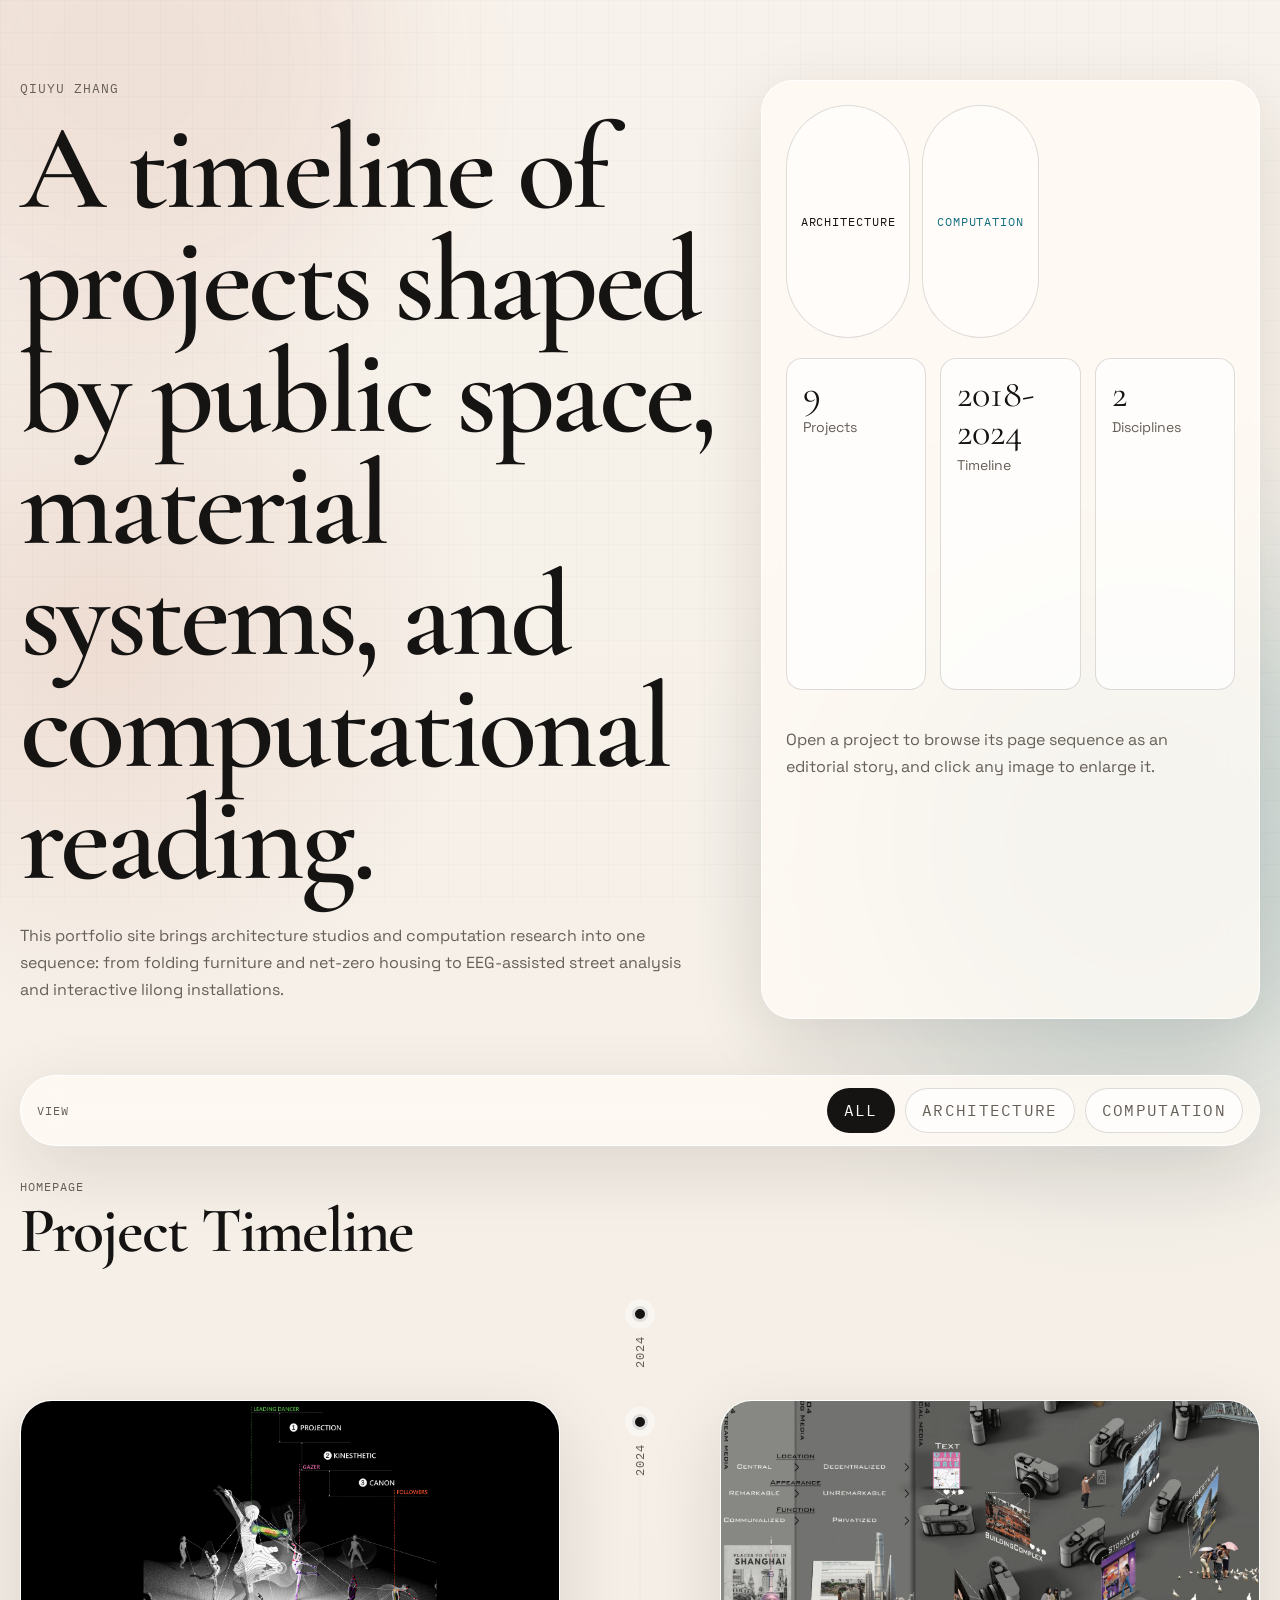
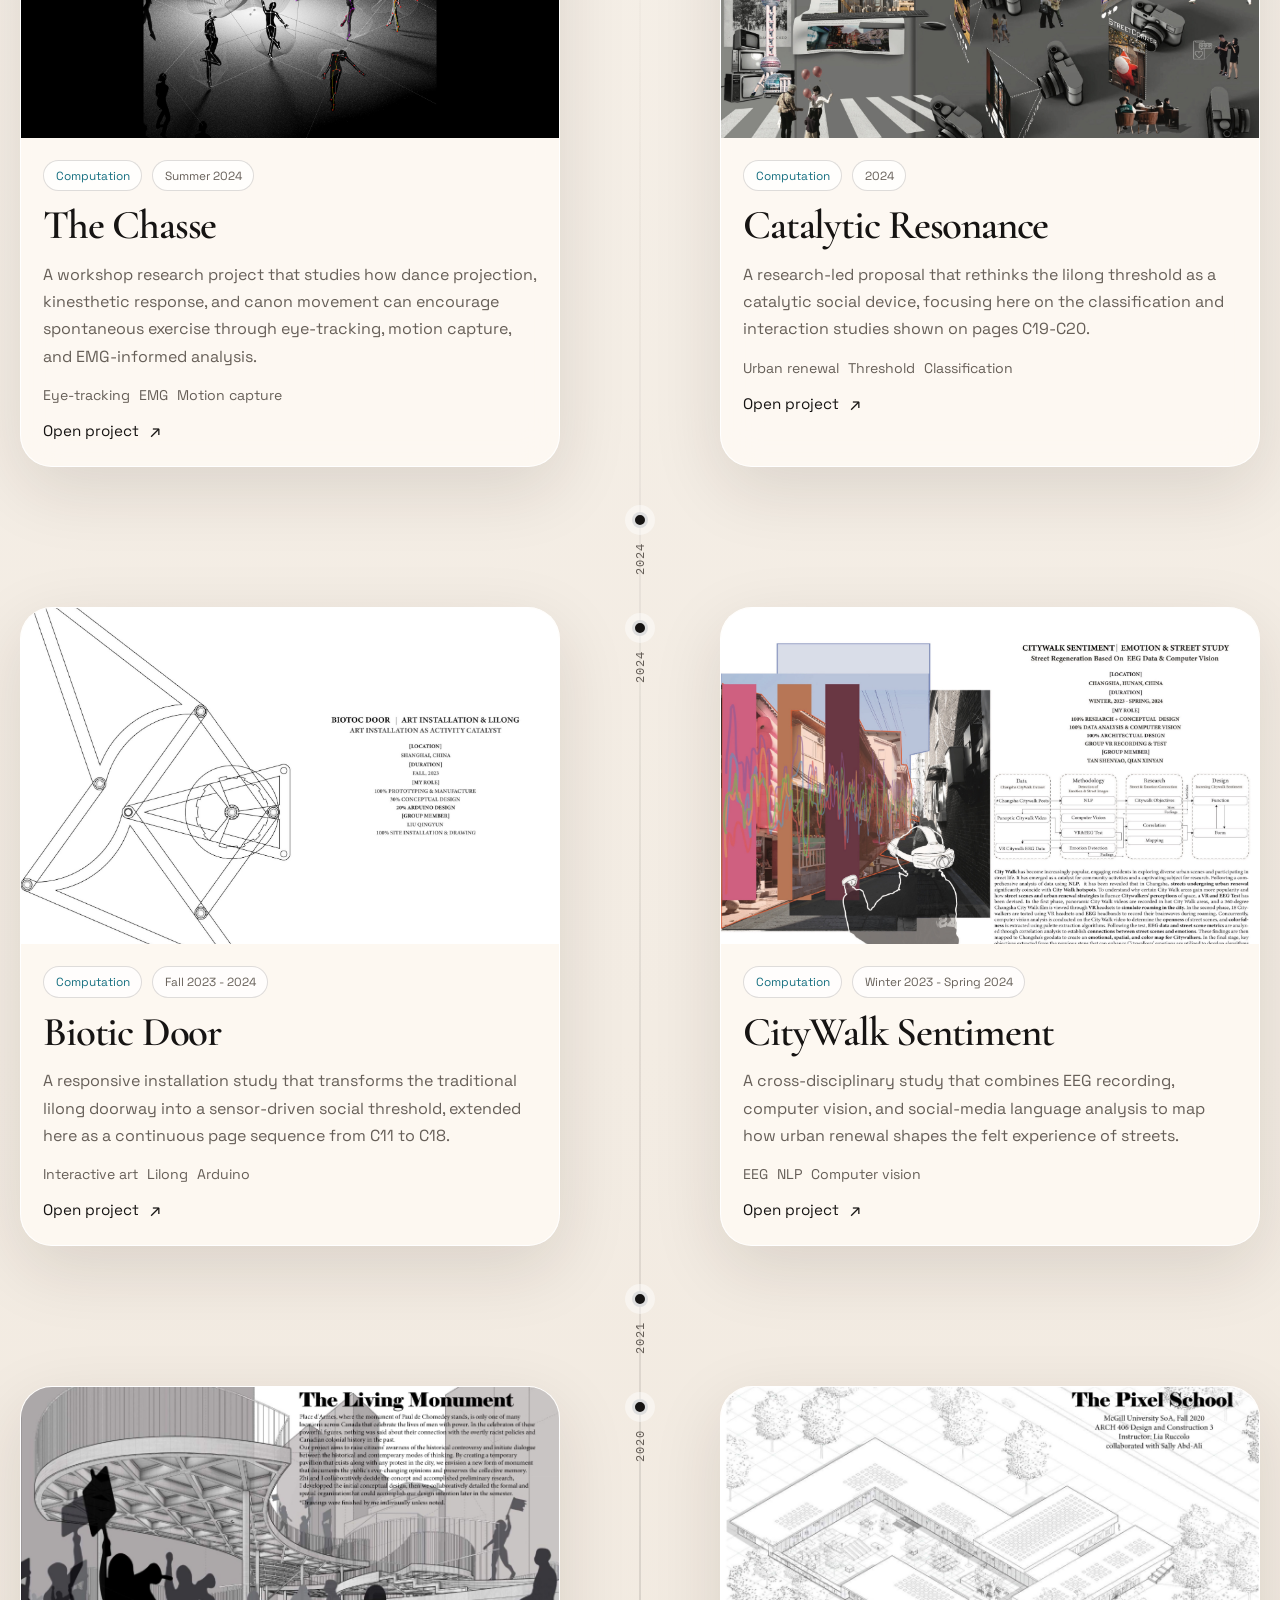
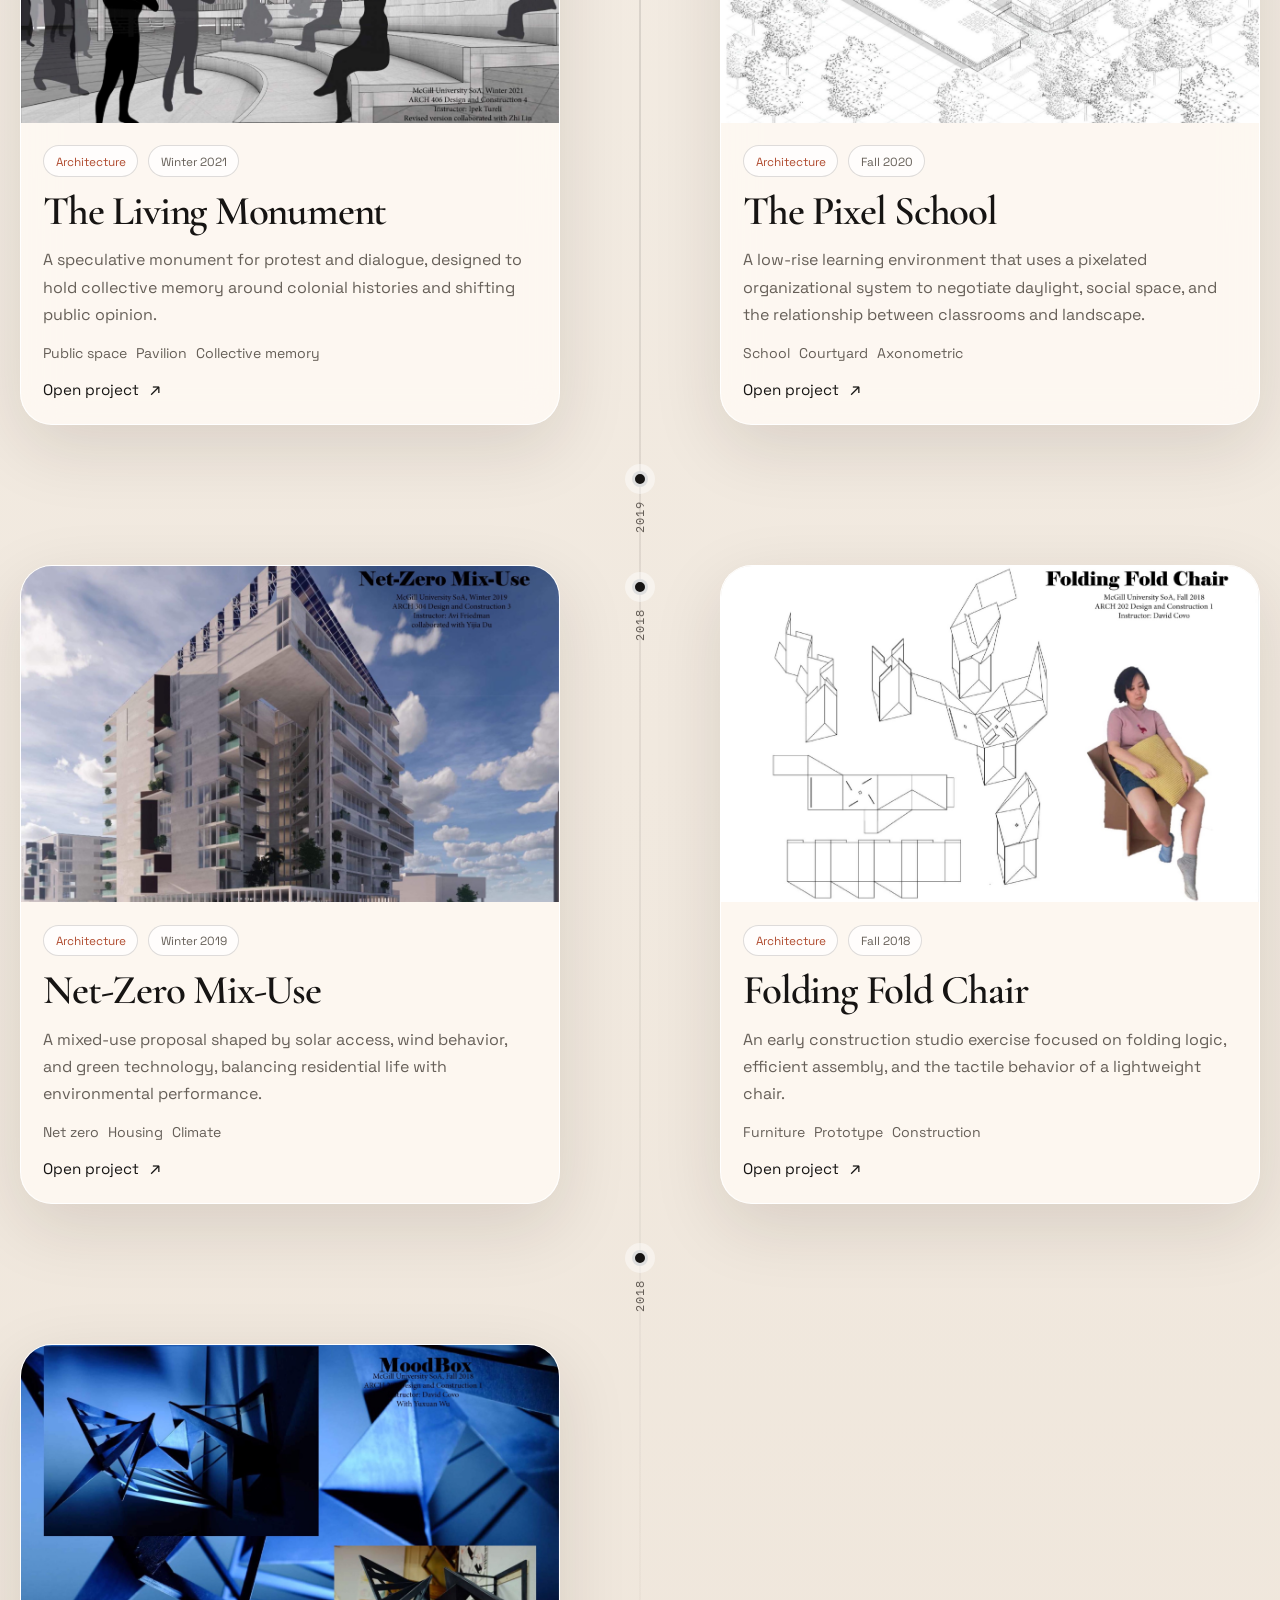
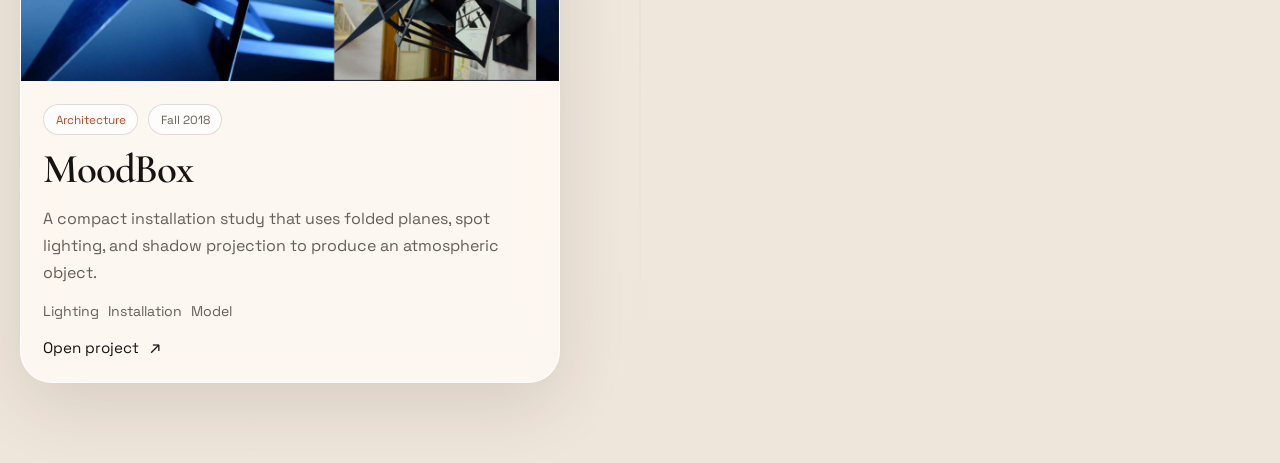
==== index.html @ 497030d4 "Append LandMark images to catalytic project" ====
<!DOCTYPE html>
<html lang="en">
  <head>
    <meta charset="utf-8" />
    <meta name="viewport" content="width=device-width, initial-scale=1" />
    <meta http-equiv="Cache-Control" content="no-cache, no-store, must-revalidate" />
    <meta http-equiv="Pragma" content="no-cache" />
    <meta http-equiv="Expires" content="0" />
    <title>Qiuyu Zhang | Project Timeline</title>
    <meta
      name="description"
      content="A timeline portfolio of architecture and computation projects by Qiuyu Zhang."
    />
    <link rel="stylesheet" href="./styles.css?v=20260428-2" />
    <script defer src="./data.js?v=20260428-2"></script>
    <script defer src="./lightbox.js?v=20260428-2"></script>
    <script defer src="./index.js?v=20260428-2"></script>
  </head>
  <body class="page page--home" data-page="index" data-root=".">
    <div class="page-glow page-glow--a"></div>
    <div class="page-glow page-glow--b"></div>

    <header class="home-hero shell">
      <div class="hero-copy">
        <p class="eyebrow">Qiuyu Zhang</p>
        <h1 class="display">
          A timeline of projects shaped by public space, material systems, and computational reading.
        </h1>
        <p class="lede">
          This portfolio site brings architecture studios and computation research into one sequence:
          from folding furniture and net-zero housing to EEG-assisted street analysis and interactive
          lilong installations.
        </p>
      </div>

      <div class="hero-panel">
        <div class="hero-panel__top">
          <span class="hero-chip">Architecture</span>
          <span class="hero-chip hero-chip--alt">Computation</span>
        </div>
        <div class="hero-stats" id="hero-stats"></div>
        <p class="hero-note">
          Open a project to browse its page sequence as an editorial story, and click any image to
          enlarge it.
        </p>
      </div>
    </header>

    <main class="shell">
      <section class="toolbar" aria-label="Project filters">
        <div class="toolbar__label">View</div>
        <div class="filters" id="filters"></div>
      </section>

      <section class="timeline-wrap">
        <div class="section-head">
          <p class="section-kicker">Homepage</p>
          <h2 class="section-title">Project Timeline</h2>
        </div>
        <div class="timeline" id="timeline"></div>
      </section>
    </main>
  </body>
</html>
---- styles.css ----
@import url("https://fonts.googleapis.com/css2?family=Cormorant+Garamond:wght@500;600;700&family=IBM+Plex+Mono:wght@400;500&family=Space+Grotesk:wght@400;500;700&display=swap");

:root {
  --bg: #f4efe7;
  --paper: rgba(255, 251, 245, 0.82);
  --paper-strong: #fffaf4;
  --ink: #161413;
  --muted: #665f58;
  --line: rgba(22, 20, 19, 0.14);
  --line-strong: rgba(22, 20, 19, 0.3);
  --arch: #b04a2e;
  --comp: #166f80;
  --signal: #d7a94b;
  --shadow: 0 22px 70px rgba(38, 28, 18, 0.12);
  --radius-xl: 2rem;
  --radius-lg: 1.35rem;
  --radius-md: 1rem;
  --shell: min(1240px, calc(100vw - 2rem));
}

*,
*::before,
*::after {
  box-sizing: border-box;
}

html {
  scroll-behavior: smooth;
}

body {
  margin: 0;
  background:
    radial-gradient(circle at 8% 12%, rgba(176, 74, 46, 0.12), transparent 24rem),
    radial-gradient(circle at 88% 16%, rgba(22, 111, 128, 0.12), transparent 28rem),
    linear-gradient(180deg, #f7f2eb 0%, #efe6db 100%);
  color: var(--ink);
  font-family: "Space Grotesk", sans-serif;
  min-height: 100vh;
  overflow-x: hidden;
}

body::before {
  content: "";
  position: fixed;
  inset: 0;
  background-image:
    linear-gradient(rgba(0, 0, 0, 0.015) 1px, transparent 1px),
    linear-gradient(90deg, rgba(0, 0, 0, 0.015) 1px, transparent 1px);
  background-size: 32px 32px;
  pointer-events: none;
  z-index: -1;
}

img {
  display: block;
  max-width: 100%;
}

a {
  color: inherit;
  text-decoration: none;
}

button {
  font: inherit;
}

.page-glow {
  position: fixed;
  width: 32rem;
  height: 32rem;
  border-radius: 50%;
  filter: blur(80px);
  opacity: 0.55;
  pointer-events: none;
  z-index: -1;
}

.page-glow--a {
  background: rgba(176, 74, 46, 0.18);
  top: -12rem;
  left: -8rem;
}

.page-glow--b {
  background: rgba(22, 111, 128, 0.18);
  right: -8rem;
  bottom: -12rem;
}

.shell {
  width: var(--shell);
  margin: 0 auto;
}

.eyebrow,
.section-kicker,
.toolbar__label,
.meta-label,
.hero-chip,
.detail-chip,
.detail-value,
.page-num,
.filter-btn,
.nav-chip,
.timeline-year,
.project-index__label {
  font-family: "IBM Plex Mono", monospace;
  letter-spacing: 0.08em;
  text-transform: uppercase;
}

.display,
.section-title,
.project-title,
.timeline-title {
  font-family: "Cormorant Garamond", serif;
  line-height: 0.92;
  letter-spacing: -0.03em;
  font-weight: 600;
}

.eyebrow {
  color: var(--muted);
  font-size: 0.82rem;
  margin: 0 0 1rem;
}

.lede,
.timeline-summary,
.detail-summary,
.hero-note,
.project-subtitle,
.project-intro {
  color: var(--muted);
  line-height: 1.7;
  font-size: 1rem;
}

.home-hero {
  display: grid;
  grid-template-columns: 1.35fr 0.95fr;
  gap: 2rem;
  padding: 5rem 0 3.5rem;
  align-items: end;
}

.display {
  margin: 0;
  font-size: clamp(3.9rem, 11vw, 7.6rem);
  max-width: 14ch;
}

.hero-copy .lede {
  max-width: 42rem;
  margin-top: 1.6rem;
}

.hero-panel,
.toolbar,
.timeline-card,
.project-panel,
.project-pagination a,
.related-card {
  background: var(--paper);
  border: 1px solid rgba(255, 255, 255, 0.9);
  box-shadow: var(--shadow);
  backdrop-filter: blur(18px);
}

.hero-panel {
  border-radius: var(--radius-xl);
  padding: 1.5rem;
  align-self: stretch;
  display: grid;
  gap: 1.25rem;
}

.hero-panel__top {
  display: flex;
  gap: 0.75rem;
  flex-wrap: wrap;
}

.hero-chip,
.detail-chip,
.nav-chip {
  display: inline-flex;
  align-items: center;
  gap: 0.4rem;
  padding: 0.55rem 0.85rem;
  border-radius: 999px;
  background: rgba(255, 255, 255, 0.62);
  border: 1px solid var(--line);
  font-size: 0.72rem;
}

.hero-chip--alt,
.detail-chip--comp {
  color: var(--comp);
}

.hero-stats {
  display: grid;
  grid-template-columns: repeat(3, minmax(0, 1fr));
  gap: 0.9rem;
}

.stat {
  padding: 1rem;
  border-radius: var(--radius-md);
  background: rgba(255, 255, 255, 0.64);
  border: 1px solid var(--line);
}

.stat__value {
  font-family: "Cormorant Garamond", serif;
  font-size: 2.4rem;
  line-height: 1;
  margin-bottom: 0.3rem;
}

.stat__label {
  color: var(--muted);
  font-size: 0.88rem;
}

.toolbar {
  margin: 0 0 2rem;
  border-radius: 999px;
  padding: 0.75rem 1rem;
  display: flex;
  gap: 1rem;
  align-items: center;
  justify-content: space-between;
  flex-wrap: wrap;
}

.toolbar__label {
  color: var(--muted);
  font-size: 0.76rem;
}

.filters {
  display: flex;
  gap: 0.65rem;
  flex-wrap: wrap;
}

.filter-btn {
  border: 1px solid var(--line);
  background: rgba(255, 255, 255, 0.72);
  color: var(--muted);
  border-radius: 999px;
  padding: 0.7rem 1rem;
  cursor: pointer;
  transition: transform 180ms ease, background-color 180ms ease, color 180ms ease;
}

.filter-btn:hover,
.filter-btn:focus-visible {
  transform: translateY(-2px);
}

.filter-btn.is-active {
  background: var(--ink);
  color: #faf7f2;
}

.section-head {
  display: grid;
  gap: 0.5rem;
  margin-bottom: 2rem;
}

.section-kicker {
  margin: 0;
  color: var(--muted);
  font-size: 0.78rem;
}

.section-title {
  margin: 0;
  font-size: clamp(2.4rem, 5vw, 4rem);
}

.timeline-wrap {
  padding-bottom: 5rem;
}

.timeline {
  position: relative;
  display: grid;
  grid-template-columns: minmax(0, 1fr) 6rem minmax(0, 1fr);
  gap: 2rem 0;
}

.timeline::before {
  content: "";
  position: absolute;
  top: 0;
  bottom: 0;
  left: 50%;
  transform: translateX(-50%);
  width: 1px;
  background: linear-gradient(180deg, rgba(22, 20, 19, 0), rgba(22, 20, 19, 0.22), rgba(22, 20, 19, 0));
}

.timeline-item {
  display: contents;
}

.timeline-item.is-hidden {
  display: none;
}

.timeline-card {
  border-radius: var(--radius-xl);
  overflow: hidden;
  position: relative;
  transition: transform 220ms ease, box-shadow 220ms ease;
}

.timeline-card:hover,
.timeline-card:focus-visible {
  transform: translateY(-4px);
  box-shadow: 0 30px 90px rgba(38, 28, 18, 0.18);
}

.timeline-item:nth-child(odd) .timeline-card {
  grid-column: 1 / 2;
  margin-right: 2rem;
}

.timeline-item:nth-child(even) .timeline-card {
  grid-column: 3 / 4;
  margin-left: 2rem;
}

.timeline-marker {
  grid-column: 2 / 3;
  justify-self: center;
  align-self: start;
  position: relative;
  padding-top: 0.85rem;
}

.timeline-dot {
  width: 1rem;
  height: 1rem;
  border-radius: 50%;
  background: var(--ink);
  border: 3px solid rgba(255, 255, 255, 0.86);
  box-shadow: 0 0 0 7px rgba(255, 255, 255, 0.44);
}

.timeline-year {
  margin-top: 0.9rem;
  color: var(--muted);
  font-size: 0.76rem;
  writing-mode: vertical-rl;
  transform: rotate(180deg);
}

.timeline-card__media {
  aspect-ratio: 16 / 10;
  overflow: hidden;
  background: linear-gradient(135deg, rgba(22, 20, 19, 0.08), rgba(22, 20, 19, 0.03));
}

.timeline-card__media img,
.project-cover img,
.page-frame img {
  width: 100%;
  height: 100%;
  object-fit: cover;
}

.timeline-card__body {
  padding: 1.4rem 1.4rem 1.5rem;
  display: grid;
  gap: 1rem;
}

.timeline-meta {
  display: flex;
  gap: 0.6rem;
  flex-wrap: wrap;
}

.pill {
  display: inline-flex;
  align-items: center;
  gap: 0.4rem;
  padding: 0.45rem 0.72rem;
  border-radius: 999px;
  border: 1px solid var(--line);
  background: rgba(255, 255, 255, 0.72);
  color: var(--muted);
  font-size: 0.74rem;
}

.pill--arch {
  color: var(--arch);
}

.pill--comp {
  color: var(--comp);
}

.pill--active {
  background: var(--ink);
  color: #faf7f2;
  border-color: var(--ink);
}

.timeline-title {
  margin: 0;
  font-size: clamp(2rem, 3.2vw, 3rem);
}

.timeline-summary {
  margin: 0;
}

.timeline-tags {
  display: flex;
  flex-wrap: wrap;
  gap: 0.55rem;
}

.timeline-tag {
  color: var(--muted);
  font-size: 0.88rem;
}

.timeline-arrow {
  display: inline-flex;
  align-items: center;
  gap: 0.65rem;
  color: var(--ink);
  font-size: 0.95rem;
}

.timeline-arrow::after {
  content: "↗";
  font-size: 1.1rem;
}

.asset--corrected {
  transform: scaleY(-1);
}

.zoomable-image {
  cursor: zoom-in;
}

.body--lightbox-open {
  overflow: hidden;
}

.lightbox {
  position: fixed;
  inset: 0;
  display: grid;
  place-items: center;
  padding: 1.5rem;
  opacity: 0;
  pointer-events: none;
  transition: opacity 180ms ease;
  z-index: 50;
}

.lightbox.is-open {
  opacity: 1;
  pointer-events: auto;
}

.lightbox__backdrop {
  position: absolute;
  inset: 0;
  background: rgba(10, 10, 10, 0.84);
  backdrop-filter: blur(10px);
}

.lightbox__figure {
  position: relative;
  z-index: 1;
  margin: 0;
  width: min(92vw, 1400px);
  max-height: calc(100vh - 3rem);
  display: grid;
  gap: 0.8rem;
  justify-items: center;
}

.lightbox__image {
  display: block;
  max-width: 100%;
  max-height: calc(100vh - 8rem);
  width: auto;
  height: auto;
  border-radius: var(--radius-lg);
  box-shadow: 0 28px 90px rgba(0, 0, 0, 0.32);
  background: rgba(255, 255, 255, 0.06);
}

.lightbox__caption {
  color: rgba(255, 255, 255, 0.82);
  text-align: center;
  font-size: 0.92rem;
  line-height: 1.5;
  max-width: 72ch;
}

.lightbox__close {
  position: absolute;
  top: 0;
  right: 0;
  transform: translateY(-100%);
  border: 0;
  border-radius: 999px;
  padding: 0.7rem 1rem;
  background: rgba(255, 255, 255, 0.14);
  color: #fff;
  cursor: pointer;
  backdrop-filter: blur(10px);
}

.lightbox__close:hover {
  background: rgba(255, 255, 255, 0.2);
}

.page--project {
  padding-bottom: 4rem;
}

.project-shell {
  width: var(--shell);
  margin: 0 auto;
  padding-top: 2rem;
}

.project-topbar {
  display: flex;
  align-items: center;
  justify-content: space-between;
  gap: 1rem;
  margin-bottom: 1.5rem;
}

.project-back {
  display: inline-flex;
  align-items: center;
  gap: 0.6rem;
  color: var(--muted);
}

.project-back::before {
  content: "←";
}

.project-hero {
  display: grid;
  grid-template-columns: 0.95fr 1.25fr;
  gap: 1.6rem;
  margin-bottom: 2rem;
}

.project-panel {
  border-radius: var(--radius-xl);
  padding: 1.5rem;
}

.project-title {
  margin: 0;
  font-size: clamp(3rem, 6vw, 5.4rem);
}

.project-subtitle {
  margin: 1rem 0 1.25rem;
  max-width: 36rem;
}

.detail-chips,
.project-tags,
.project-index {
  display: flex;
  flex-wrap: wrap;
  gap: 0.65rem;
}

.project-intro {
  margin-top: 1.2rem;
}

.project-cover {
  border-radius: var(--radius-xl);
  overflow: hidden;
  min-height: 22rem;
  background: rgba(255, 255, 255, 0.5);
  border: 1px solid rgba(255, 255, 255, 0.86);
  box-shadow: var(--shadow);
}

.project-grid {
  display: grid;
  grid-template-columns: 0.78fr 1.22fr;
  gap: 1.6rem;
  align-items: start;
}

.project-side {
  position: sticky;
  top: 1.25rem;
}

.project-side__block + .project-side__block {
  margin-top: 1rem;
}

.project-side__title {
  margin: 0 0 0.8rem;
  font-size: 0.82rem;
  color: var(--muted);
  letter-spacing: 0.08em;
  text-transform: uppercase;
  font-family: "IBM Plex Mono", monospace;
}

.detail-list {
  display: grid;
  gap: 0.9rem;
}

.detail-row {
  padding-top: 0.9rem;
  border-top: 1px solid var(--line);
}

.detail-row:first-child {
  padding-top: 0;
  border-top: 0;
}

.meta-label {
  color: var(--muted);
  font-size: 0.72rem;
  margin-bottom: 0.3rem;
}

.detail-value {
  font-family: "Space Grotesk", sans-serif;
  letter-spacing: normal;
  text-transform: none;
  font-size: 0.98rem;
  line-height: 1.55;
}

.gallery-grid {
  display: grid;
  grid-template-columns: repeat(2, minmax(0, 1fr));
  gap: 1.25rem;
}

.page-frame {
  border-radius: var(--radius-lg);
  overflow: hidden;
  padding: 0.9rem;
  background: rgba(255, 255, 255, 0.75);
  border: 1px solid rgba(255, 255, 255, 0.86);
  box-shadow: var(--shadow);
}

.page-frame--wide {
  grid-column: 1 / -1;
}

.page-frame__image {
  border-radius: calc(var(--radius-lg) - 0.35rem);
  overflow: hidden;
  background: linear-gradient(135deg, rgba(22, 20, 19, 0.08), rgba(22, 20, 19, 0.03));
}

.page-frame__image img {
  width: 100%;
  height: auto;
}

.page-num {
  padding-top: 0.75rem;
  font-size: 0.72rem;
  color: var(--muted);
}

.project-pagination {
  display: grid;
  grid-template-columns: repeat(2, minmax(0, 1fr));
  gap: 1rem;
  margin-top: 2rem;
}

.project-pagination a {
  border-radius: var(--radius-lg);
  padding: 1.15rem 1.2rem;
  display: grid;
  gap: 0.3rem;
}

.project-pagination__label {
  color: var(--muted);
  font-size: 0.74rem;
  font-family: "IBM Plex Mono", monospace;
  text-transform: uppercase;
  letter-spacing: 0.08em;
}

.project-pagination__title {
  font-family: "Cormorant Garamond", serif;
  font-size: 2rem;
  line-height: 1;
}

.related {
  margin-top: 1.8rem;
}

.related-grid {
  display: grid;
  grid-template-columns: repeat(2, minmax(0, 1fr));
  gap: 1rem;
}

.related-card {
  border-radius: var(--radius-lg);
  overflow: hidden;
}

.related-card__media {
  aspect-ratio: 16 / 10;
  overflow: hidden;
}

.related-card__body {
  padding: 1rem 1.1rem 1.15rem;
}

.related-card__title {
  margin: 0.45rem 0 0;
  font-family: "Cormorant Garamond", serif;
  font-size: 1.8rem;
  line-height: 1;
}

.is-reveal {
  opacity: 0;
  transform: translateY(16px);
  transition: opacity 420ms ease, transform 420ms ease;
}

.is-reveal.is-visible {
  opacity: 1;
  transform: translateY(0);
}

@media (max-width: 1024px) {
  .home-hero,
  .project-hero,
  .project-grid {
    grid-template-columns: 1fr;
  }

  .project-side {
    position: static;
  }

  .timeline {
    grid-template-columns: 3.25rem minmax(0, 1fr);
  }

  .timeline::before {
    left: 1.6rem;
    transform: none;
  }

  .timeline-item:nth-child(odd) .timeline-card,
  .timeline-item:nth-child(even) .timeline-card {
    grid-column: 2 / 3;
    margin: 0 0 0 1rem;
  }

  .timeline-marker {
    grid-column: 1 / 2;
    justify-self: start;
  }

  .timeline-year {
    writing-mode: initial;
    transform: none;
  }
}

@media (max-width: 720px) {
  .display {
    font-size: clamp(3.2rem, 14vw, 4.7rem);
  }

  .home-hero {
    padding-top: 4rem;
  }

  .hero-stats,
  .gallery-grid,
  .project-pagination,
  .related-grid {
    grid-template-columns: 1fr;
  }

  .toolbar {
    border-radius: 1.4rem;
  }

  .project-title {
    font-size: clamp(2.5rem, 12vw, 4rem);
  }
}
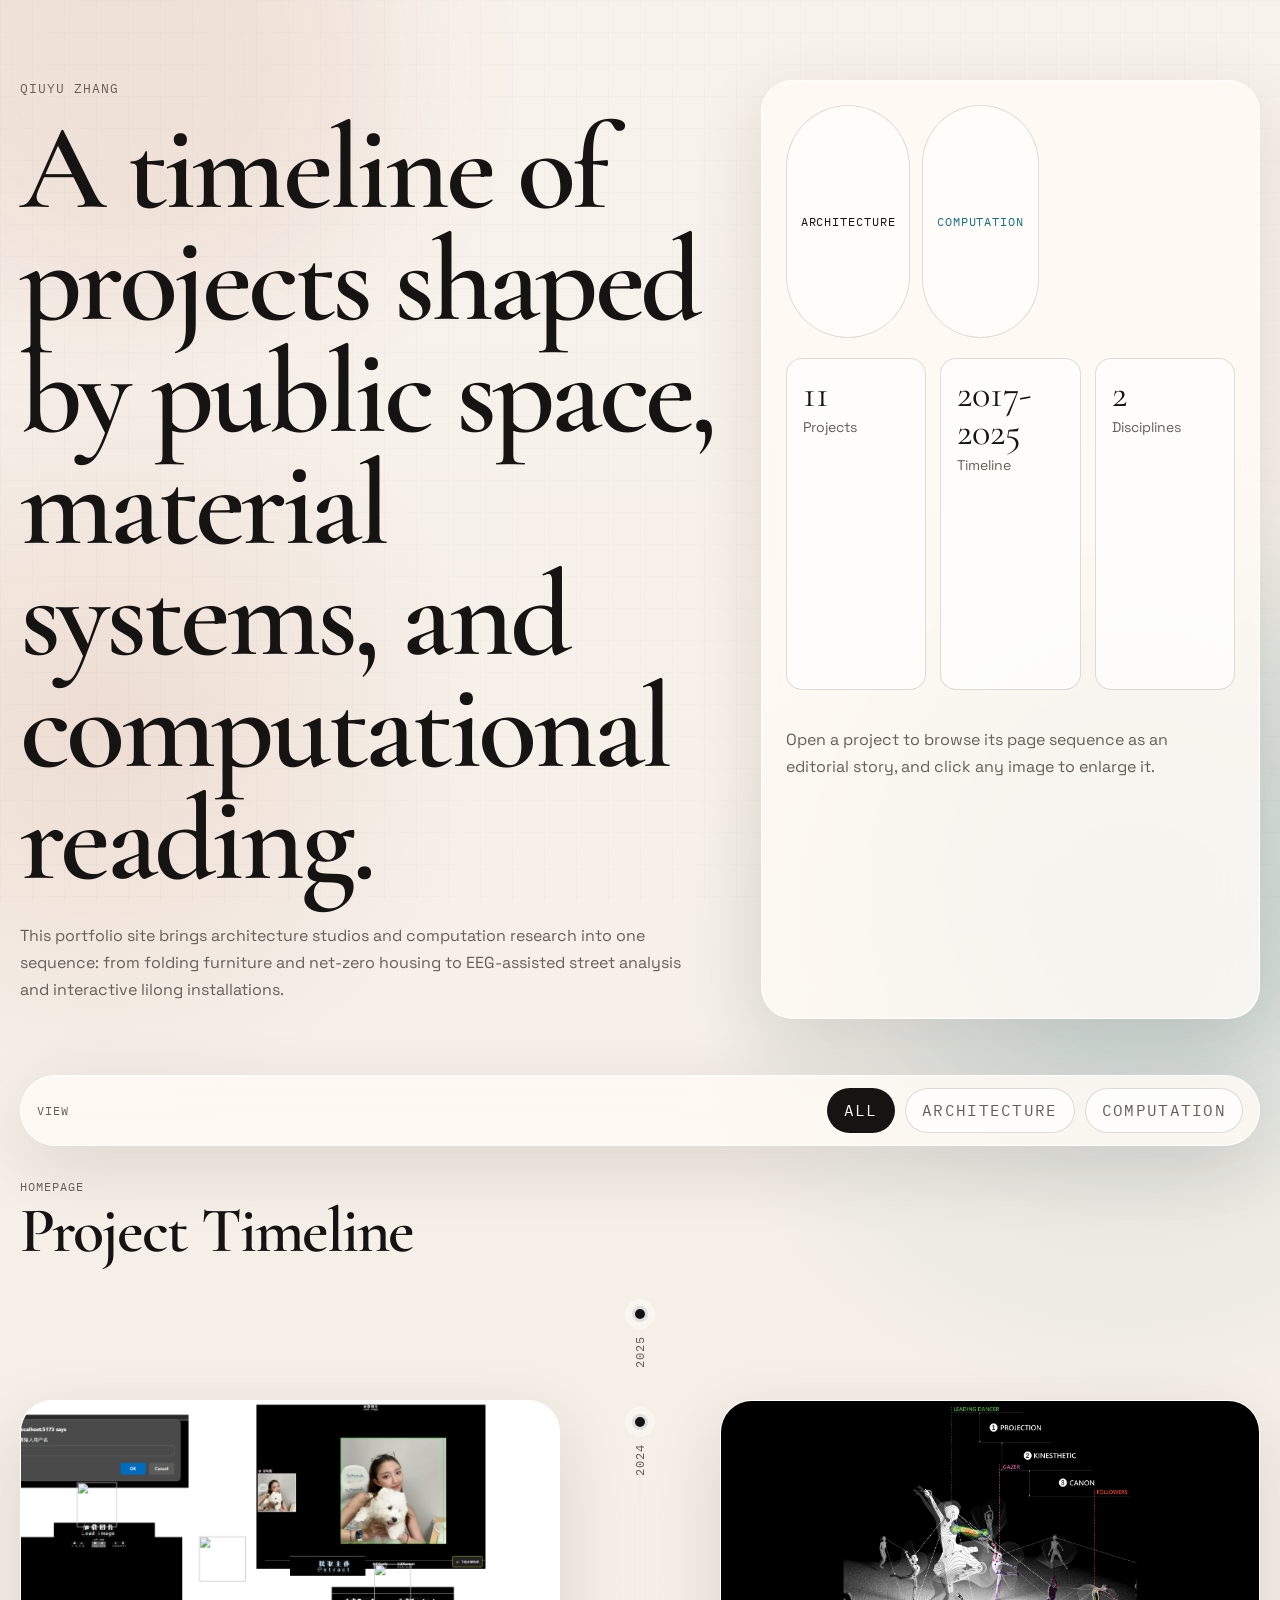
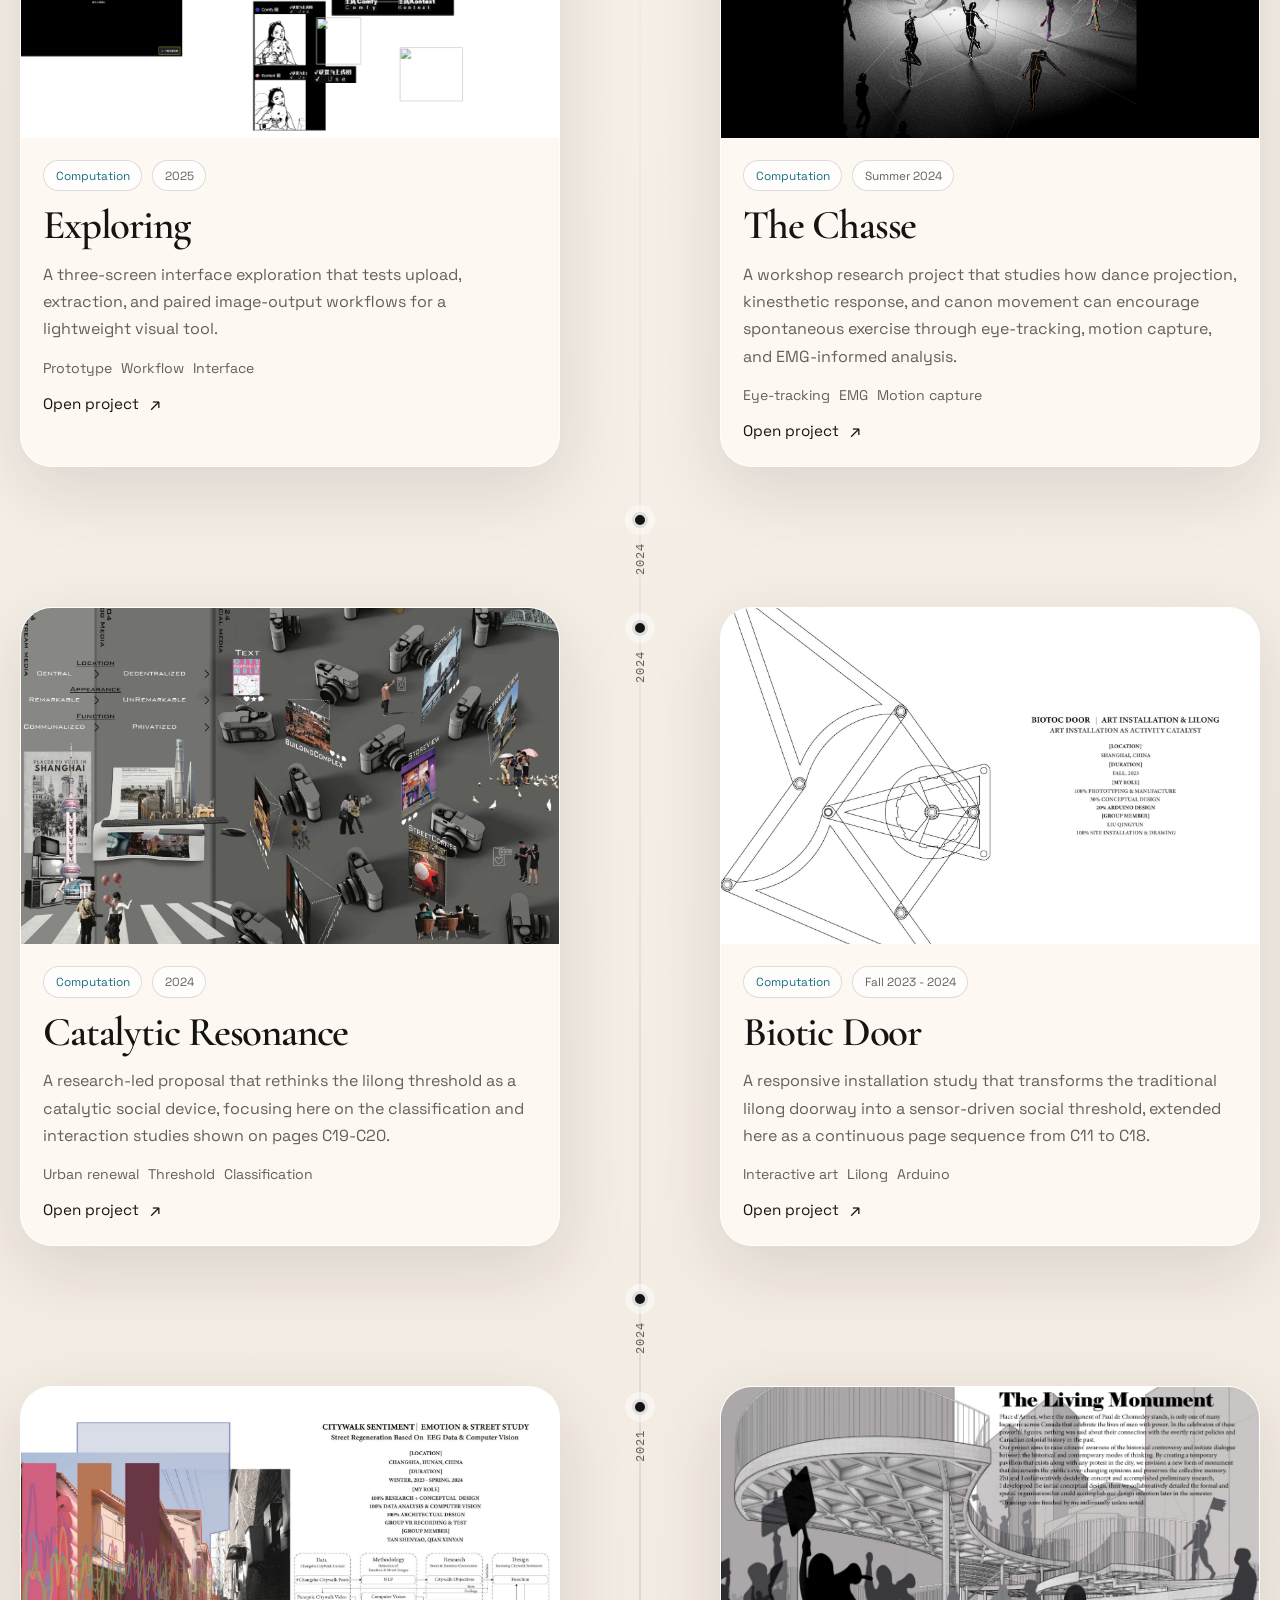
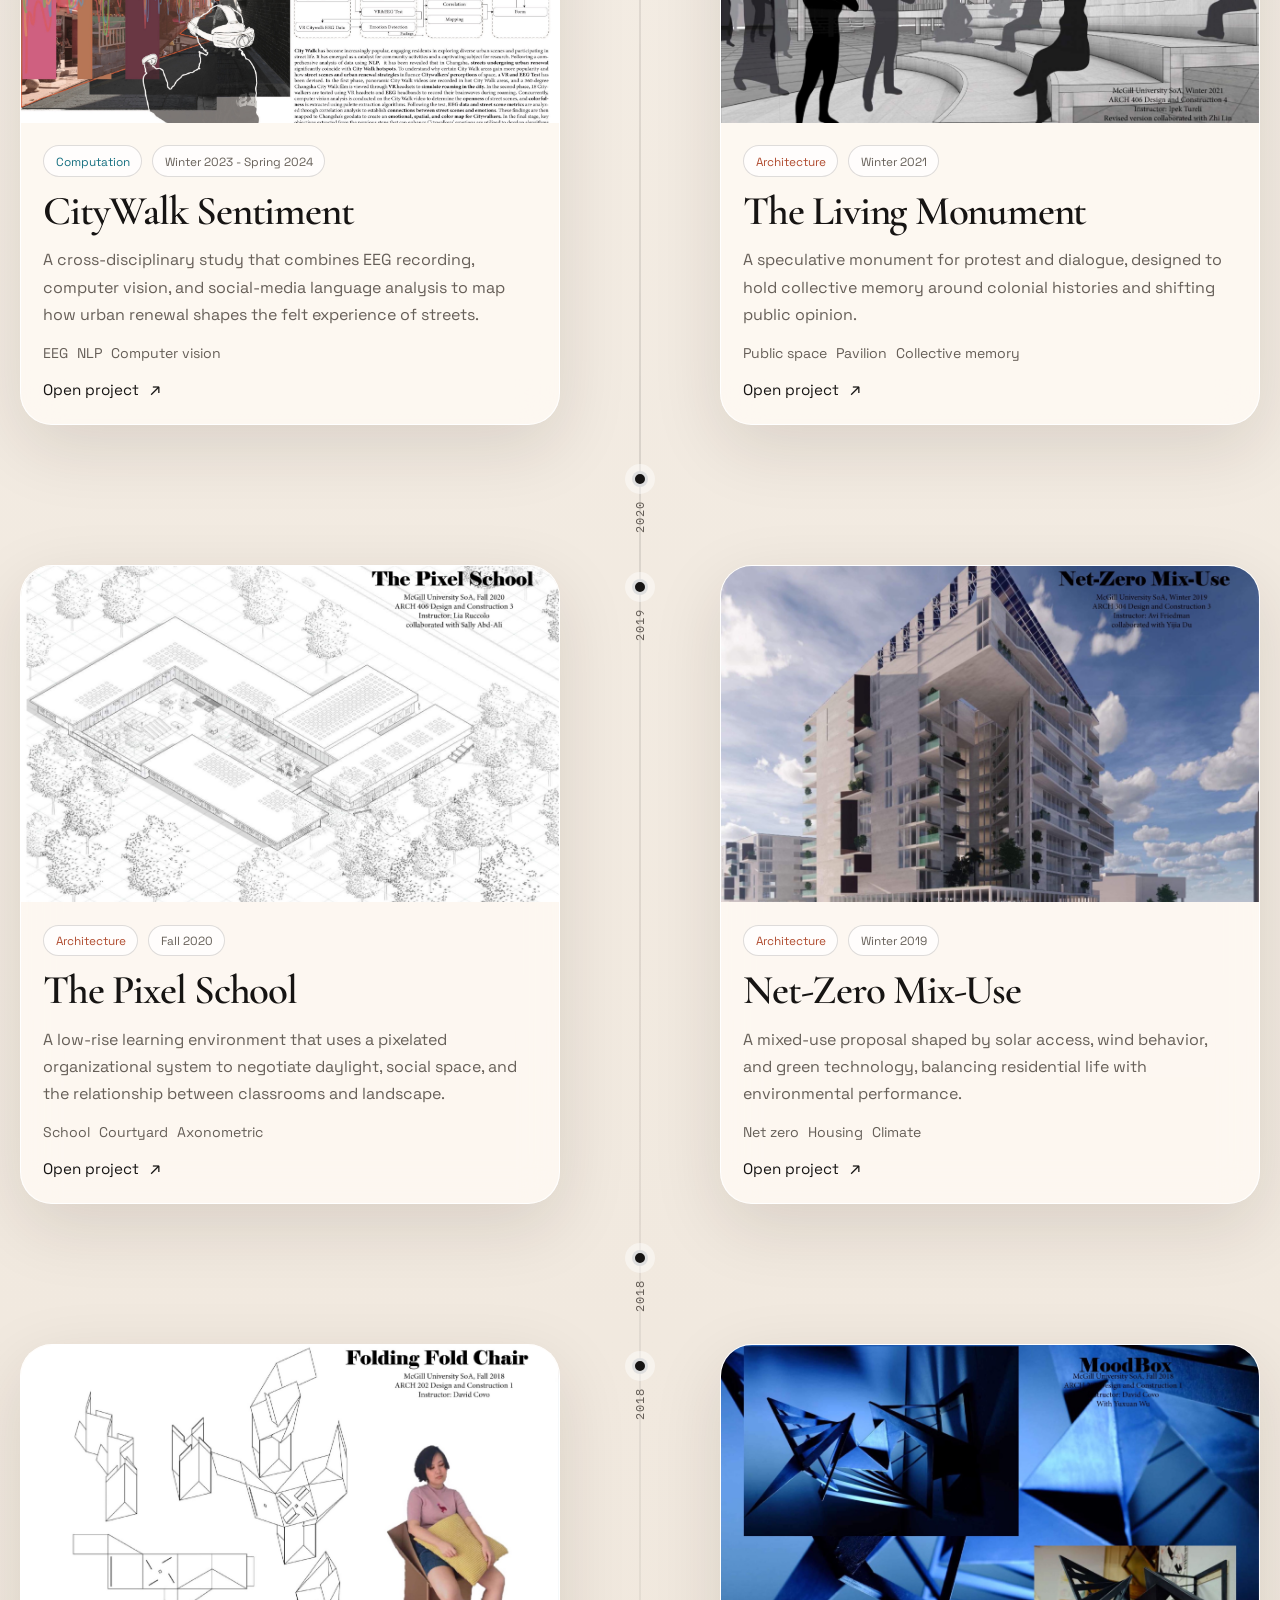
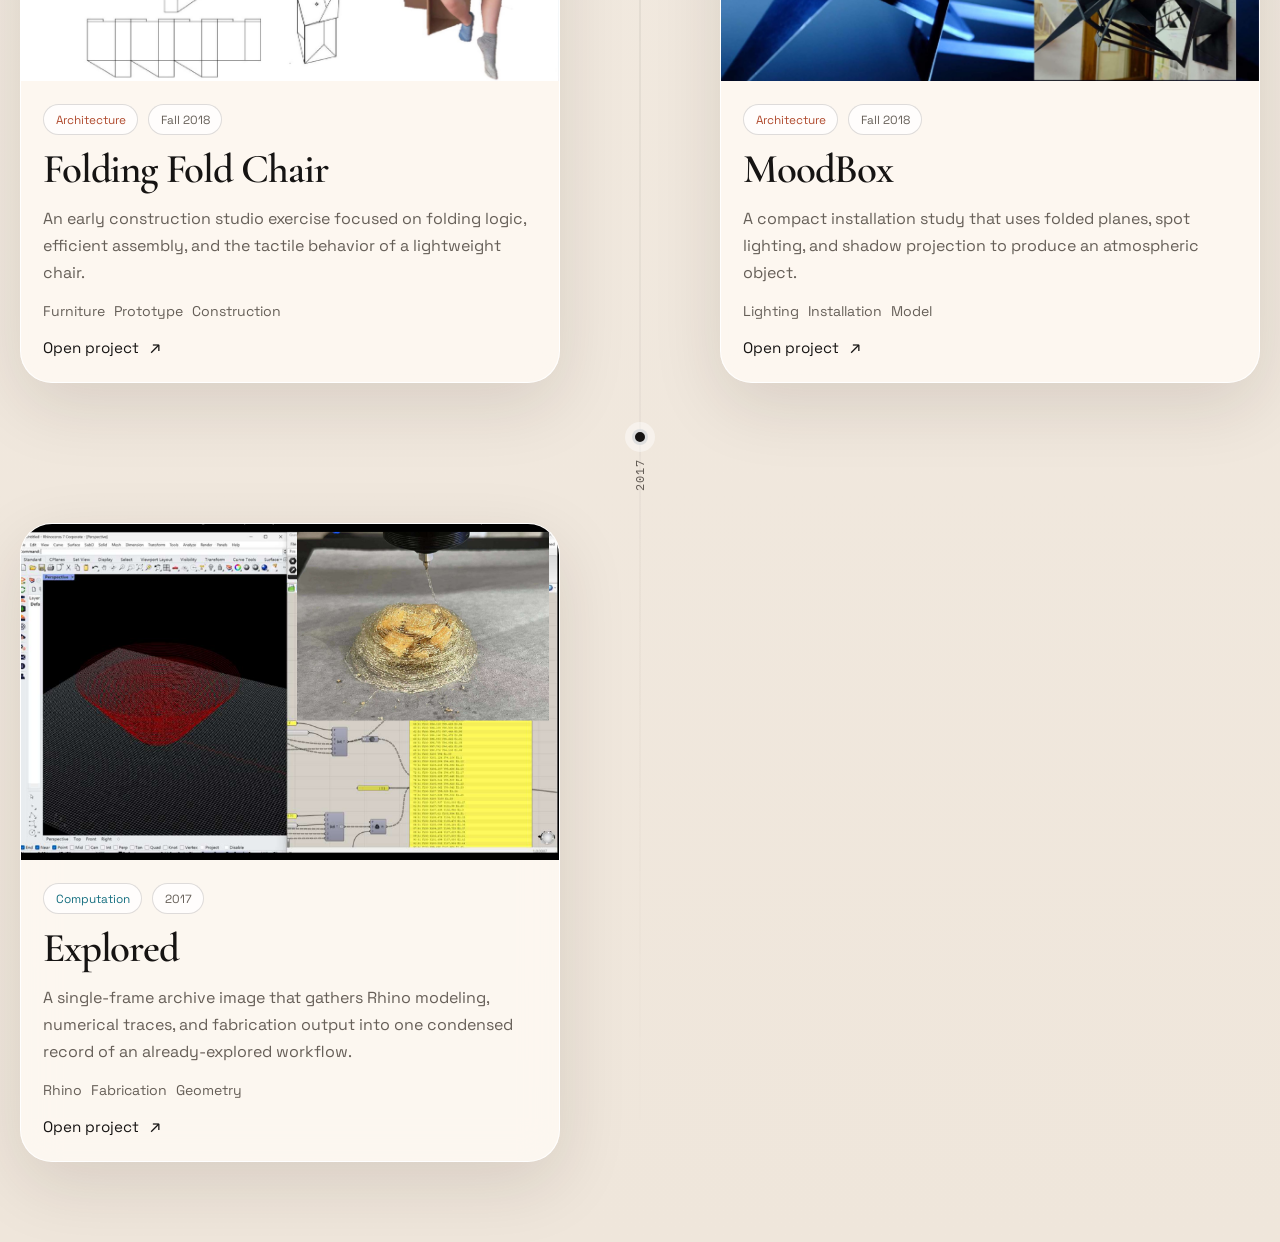
==== commit 256dabeb: "Add Exploring and Explored portfolio projects" ====
--- a/index.html
+++ b/index.html
@@ -11,10 +11,10 @@
       name="description"
       content="A timeline portfolio of architecture and computation projects by Qiuyu Zhang."
     />
-    <link rel="stylesheet" href="./styles.css?v=20260428-2" />
-    <script defer src="./data.js?v=20260428-2"></script>
-    <script defer src="./lightbox.js?v=20260428-2"></script>
-    <script defer src="./index.js?v=20260428-2"></script>
+    <link rel="stylesheet" href="./styles.css?v=20260428-3" />
+    <script defer src="./data.js?v=20260428-3"></script>
+    <script defer src="./lightbox.js?v=20260428-3"></script>
+    <script defer src="./index.js?v=20260428-3"></script>
   </head>
   <body class="page page--home" data-page="index" data-root=".">
     <div class="page-glow page-glow--a"></div>
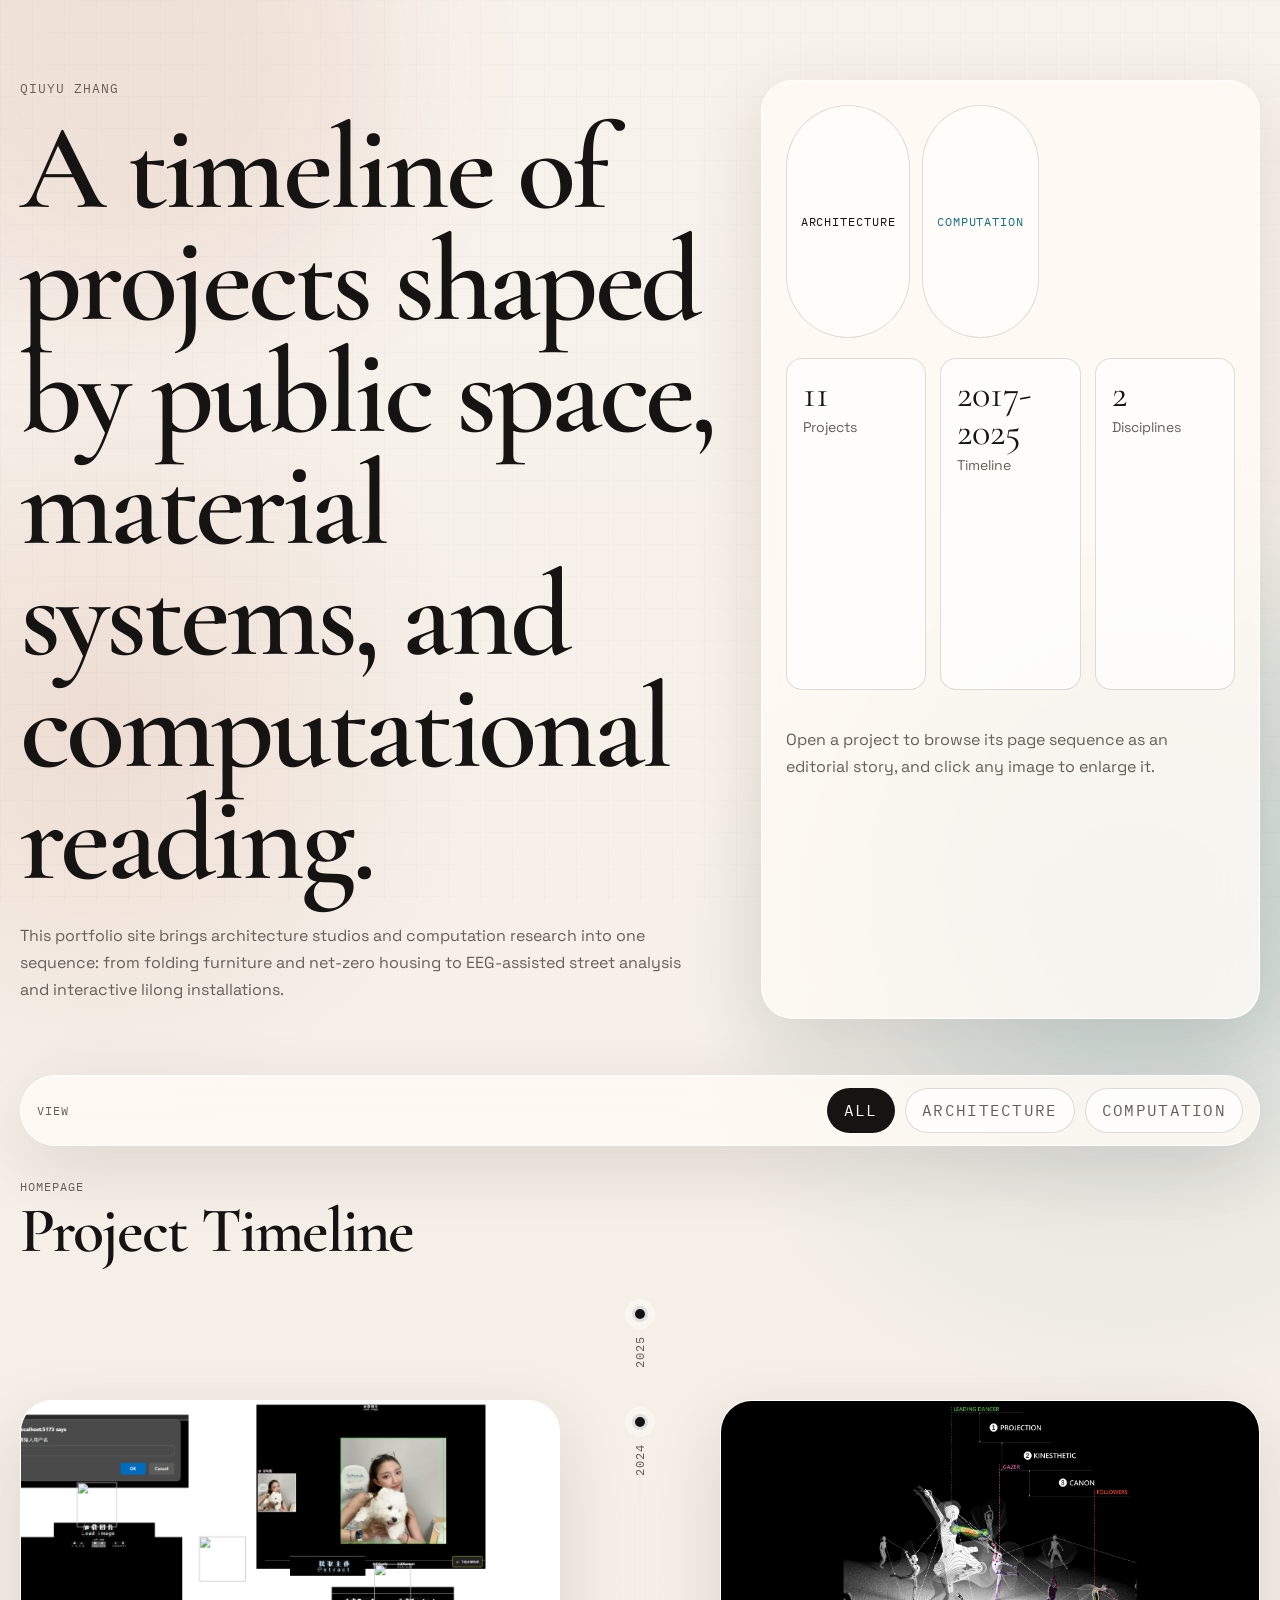
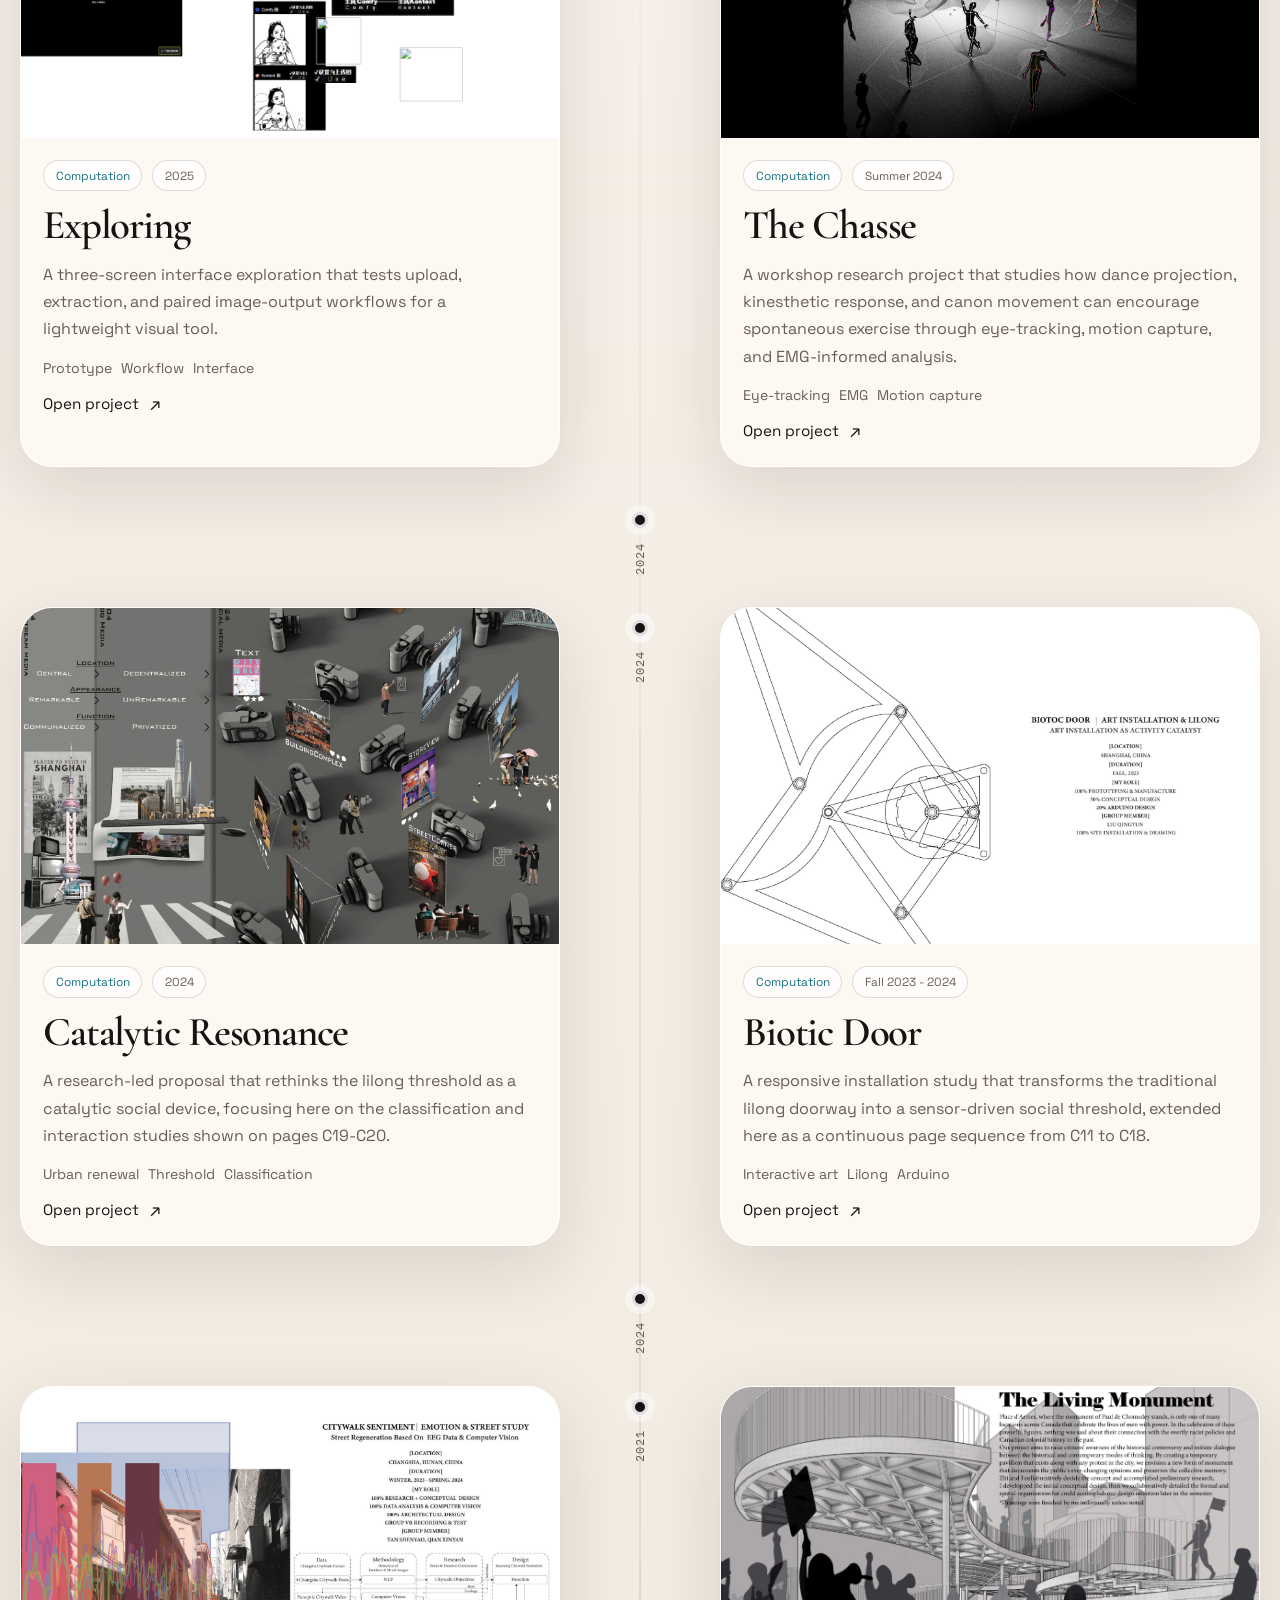
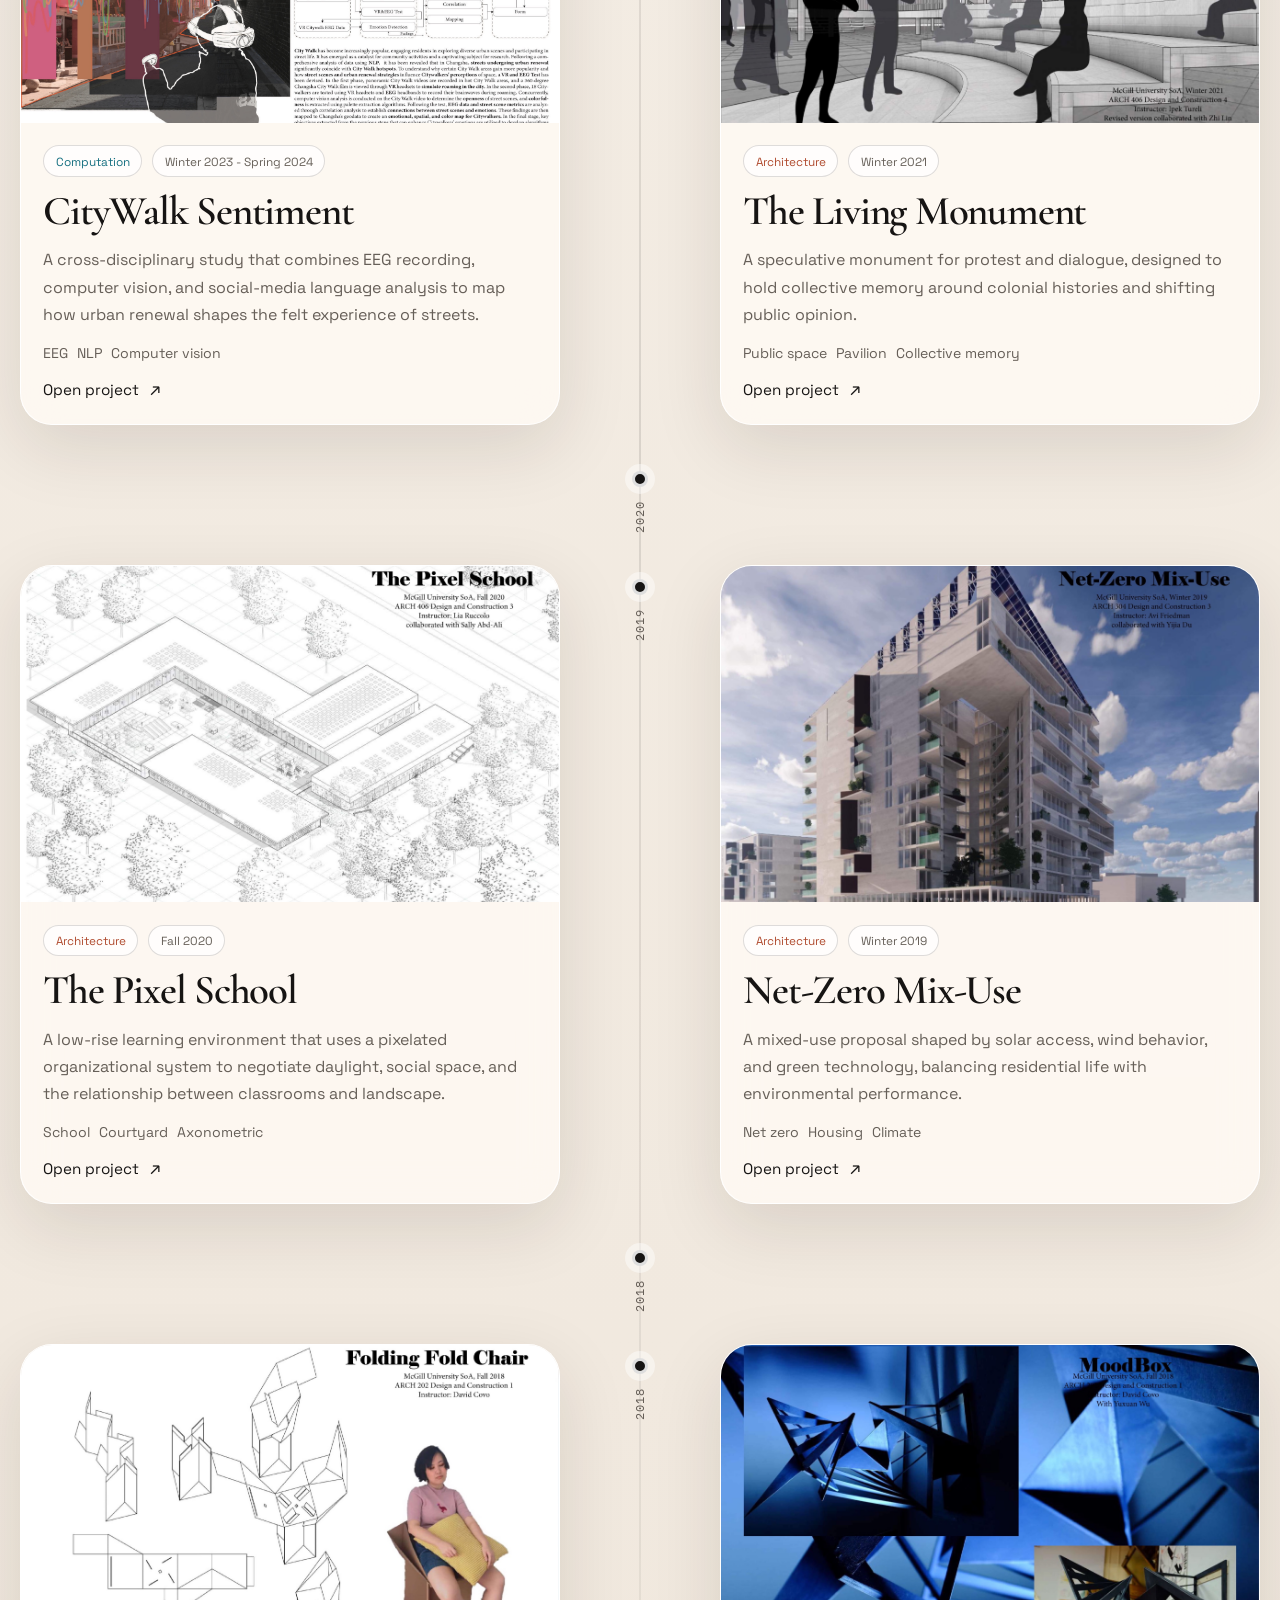
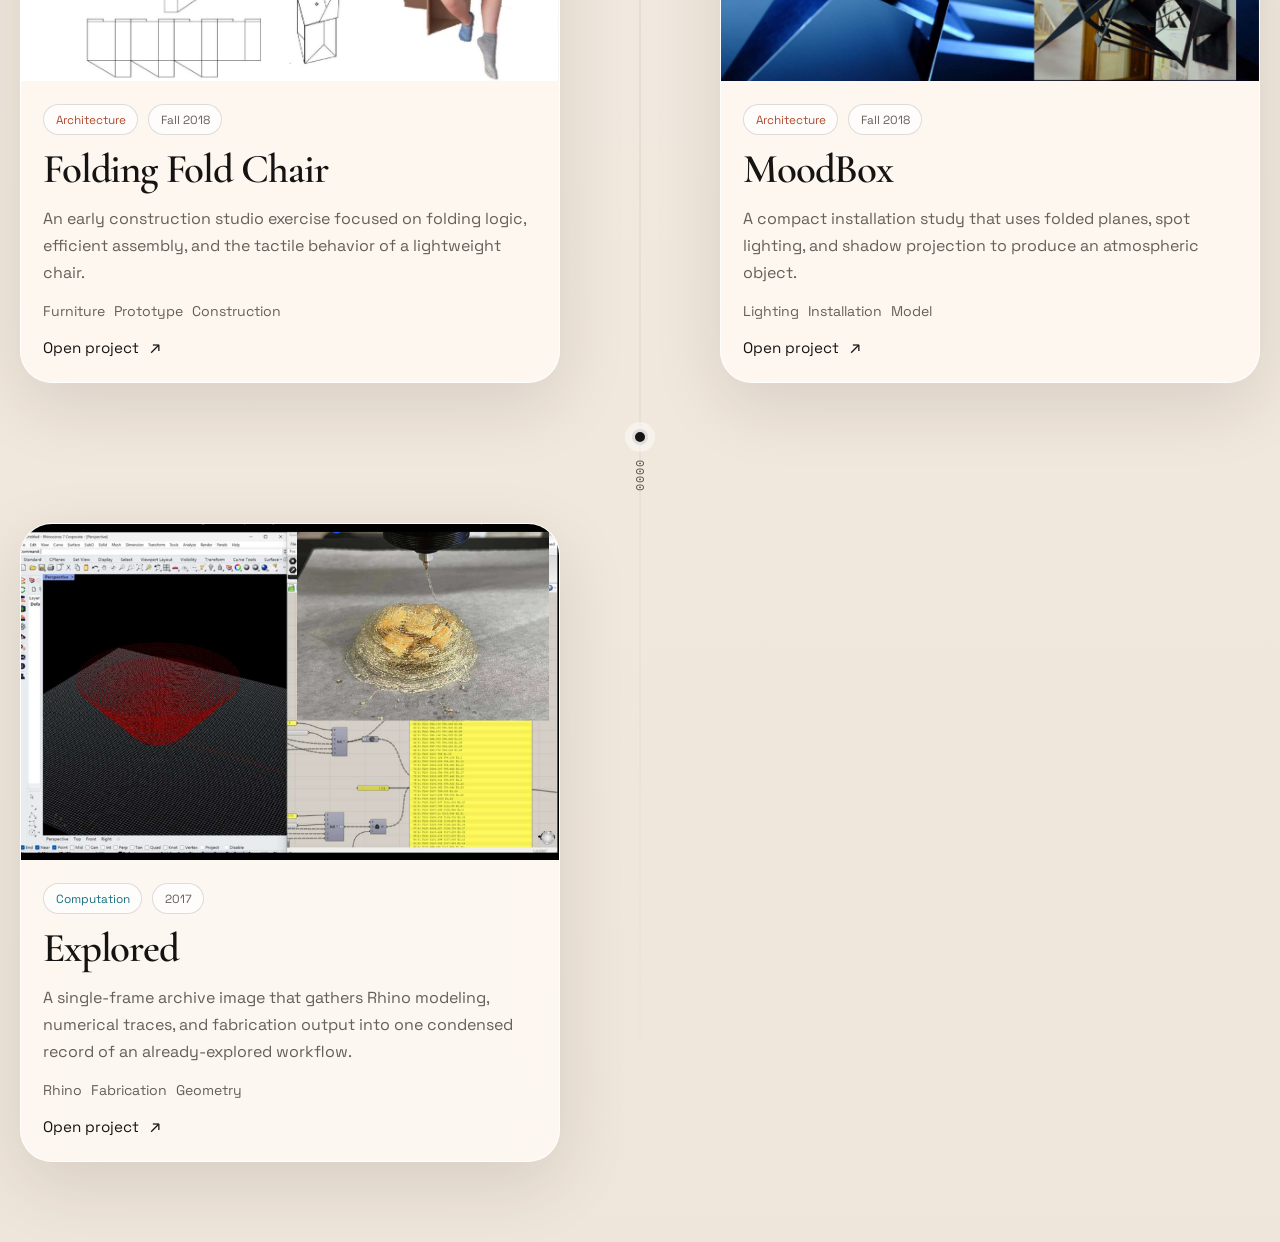
==== commit 81bd61ee: "Display Explored year as 0000" ====
--- a/index.html
+++ b/index.html
@@ -11,10 +11,10 @@
       name="description"
       content="A timeline portfolio of architecture and computation projects by Qiuyu Zhang."
     />
-    <link rel="stylesheet" href="./styles.css?v=20260428-3" />
-    <script defer src="./data.js?v=20260428-3"></script>
-    <script defer src="./lightbox.js?v=20260428-3"></script>
-    <script defer src="./index.js?v=20260428-3"></script>
+    <link rel="stylesheet" href="./styles.css?v=20260428-4" />
+    <script defer src="./data.js?v=20260428-4"></script>
+    <script defer src="./lightbox.js?v=20260428-4"></script>
+    <script defer src="./index.js?v=20260428-4"></script>
   </head>
   <body class="page page--home" data-page="index" data-root=".">
     <div class="page-glow page-glow--a"></div>
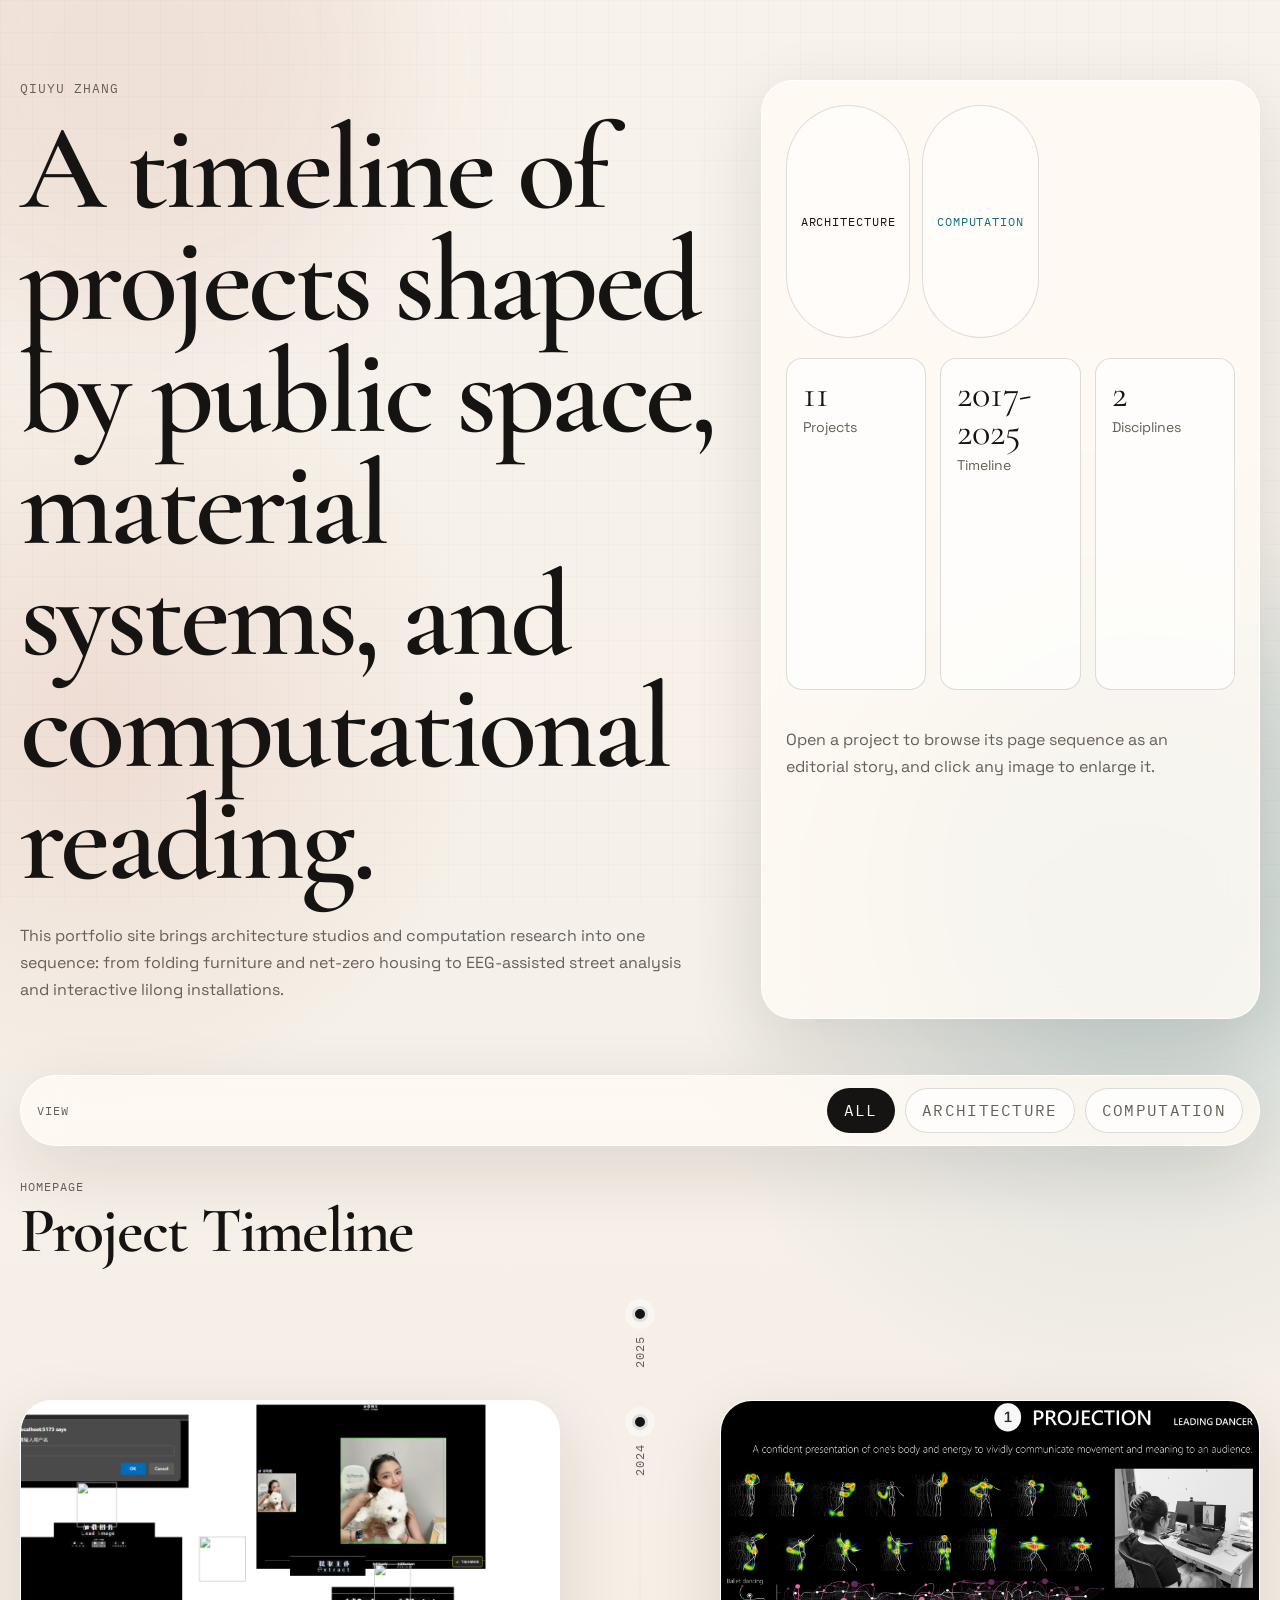
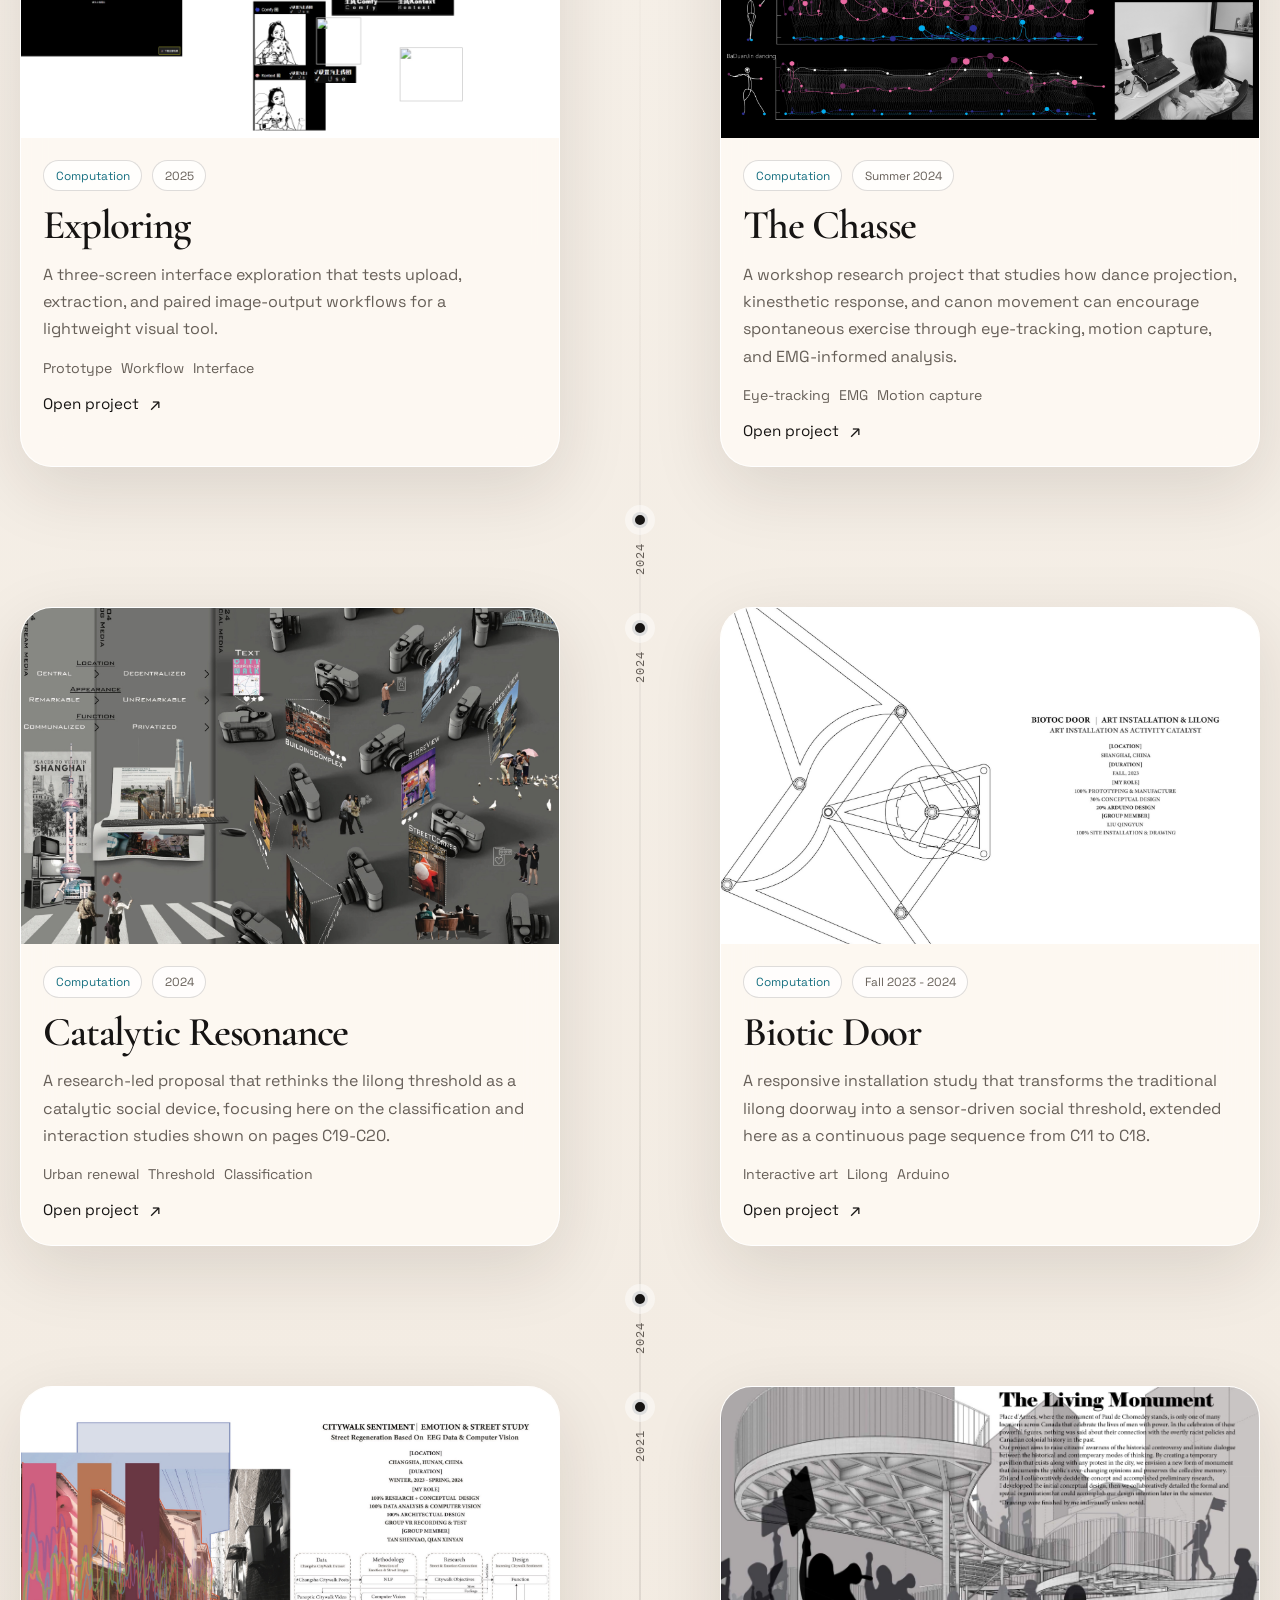
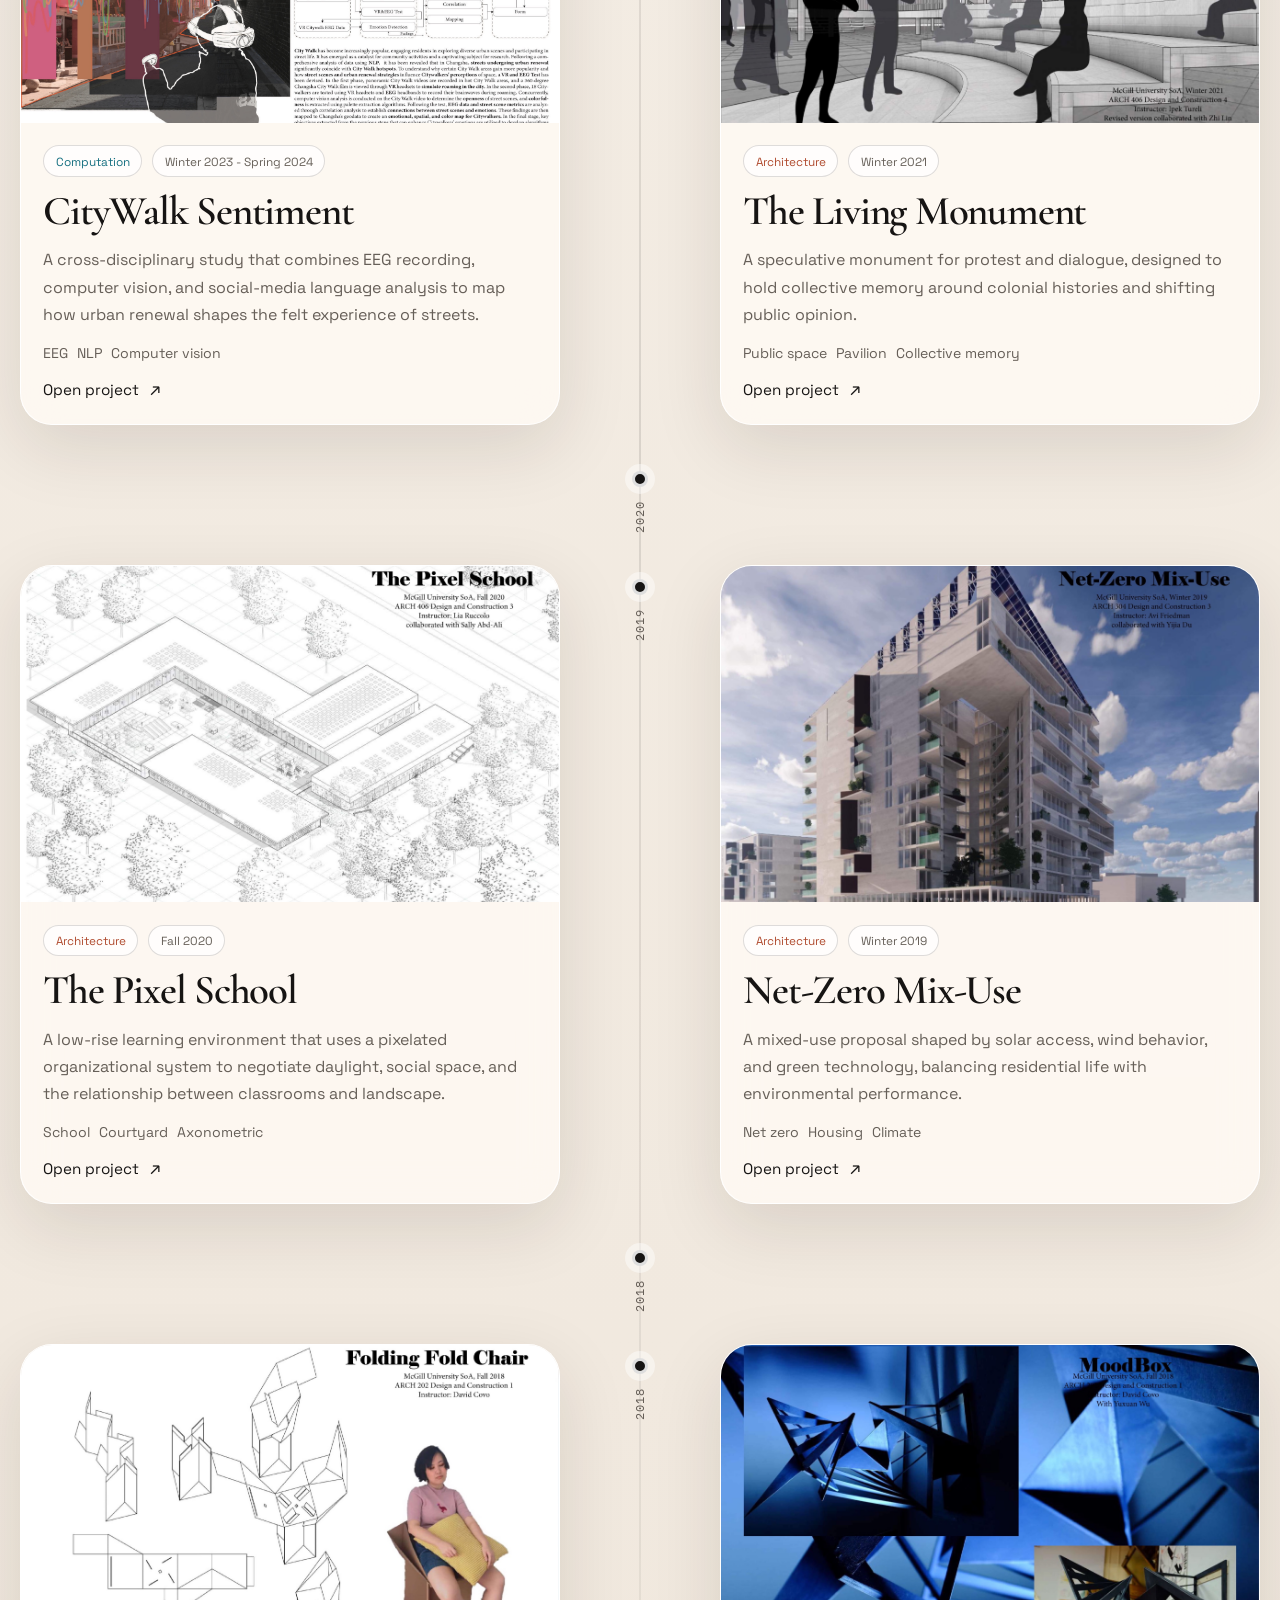
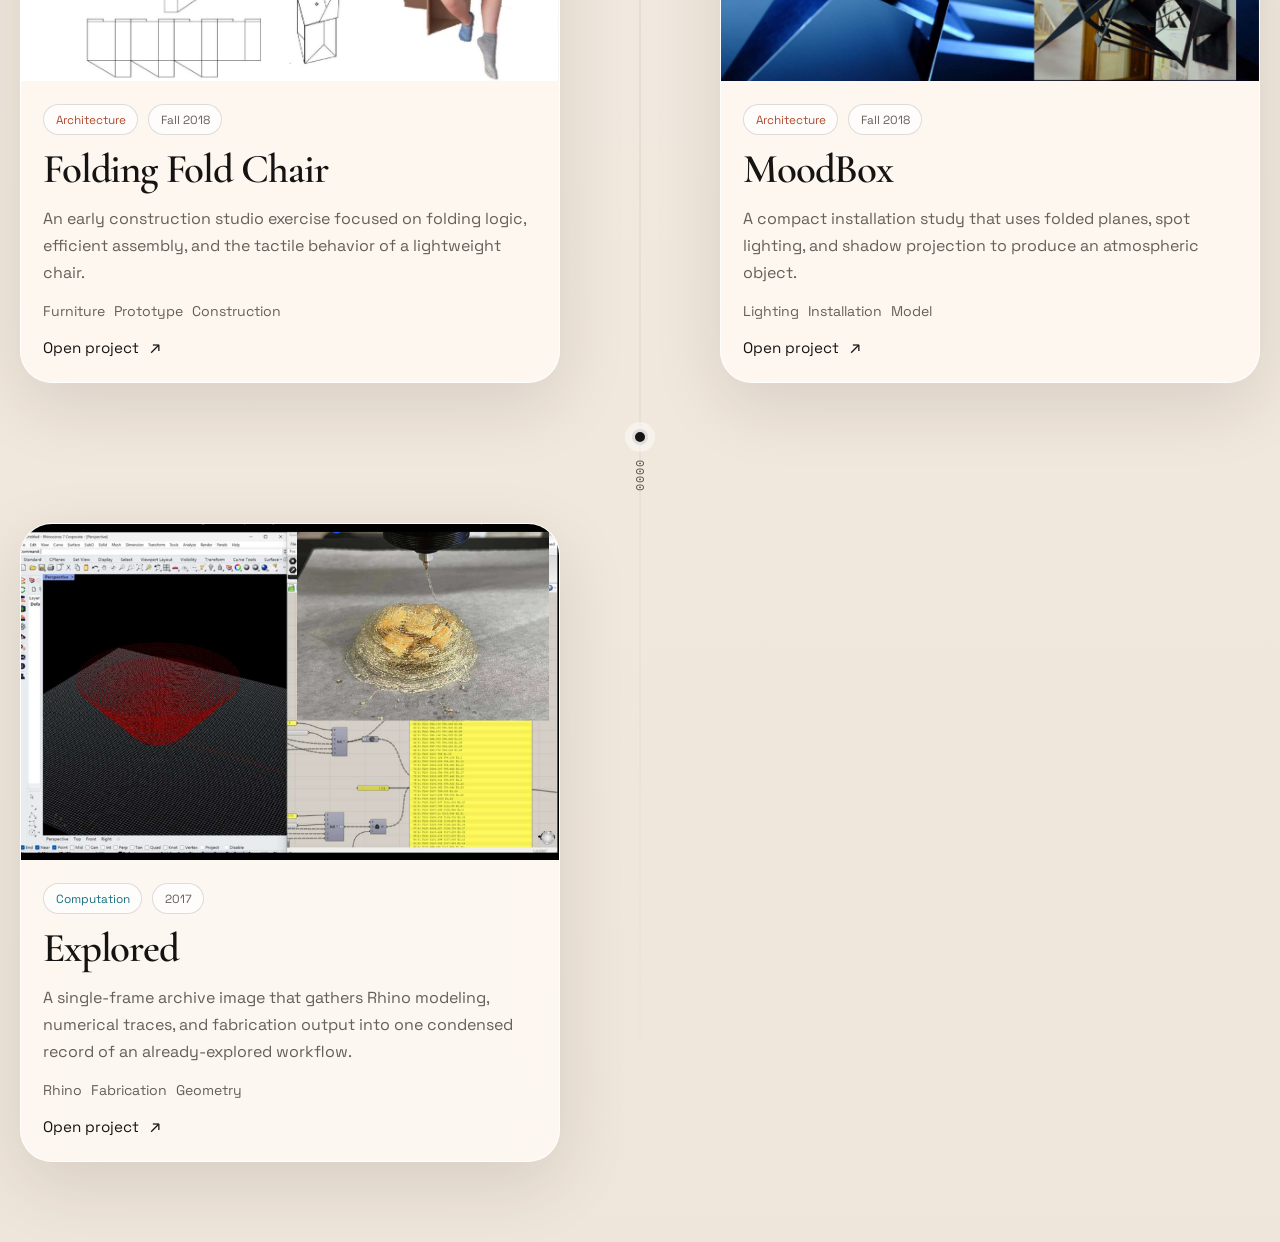
==== commit 2d09f034: "Use second Chasse image as project cover" ====
--- a/index.html
+++ b/index.html
@@ -11,10 +11,10 @@
       name="description"
       content="A timeline portfolio of architecture and computation projects by Qiuyu Zhang."
     />
-    <link rel="stylesheet" href="./styles.css?v=20260428-4" />
-    <script defer src="./data.js?v=20260428-4"></script>
-    <script defer src="./lightbox.js?v=20260428-4"></script>
-    <script defer src="./index.js?v=20260428-4"></script>
+    <link rel="stylesheet" href="./styles.css?v=20260428-5" />
+    <script defer src="./data.js?v=20260428-5"></script>
+    <script defer src="./lightbox.js?v=20260428-5"></script>
+    <script defer src="./index.js?v=20260428-5"></script>
   </head>
   <body class="page page--home" data-page="index" data-root=".">
     <div class="page-glow page-glow--a"></div>
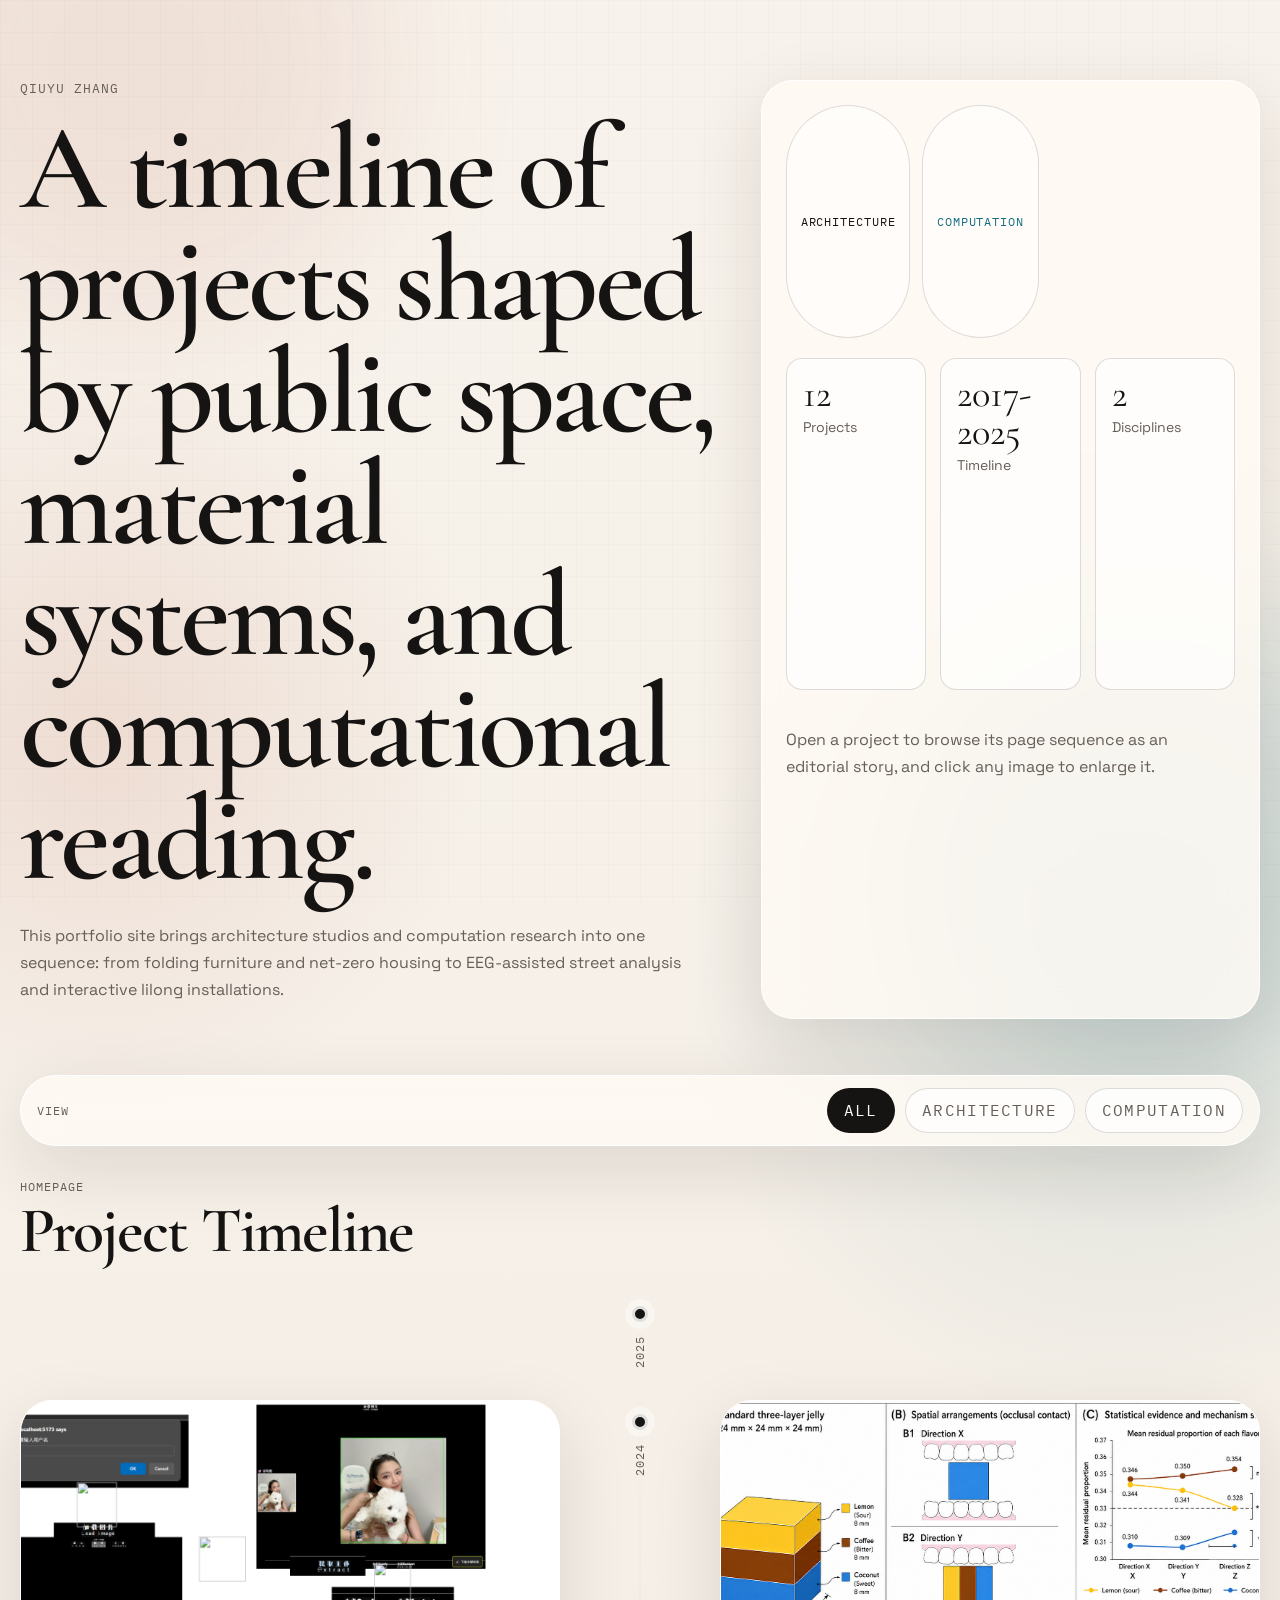
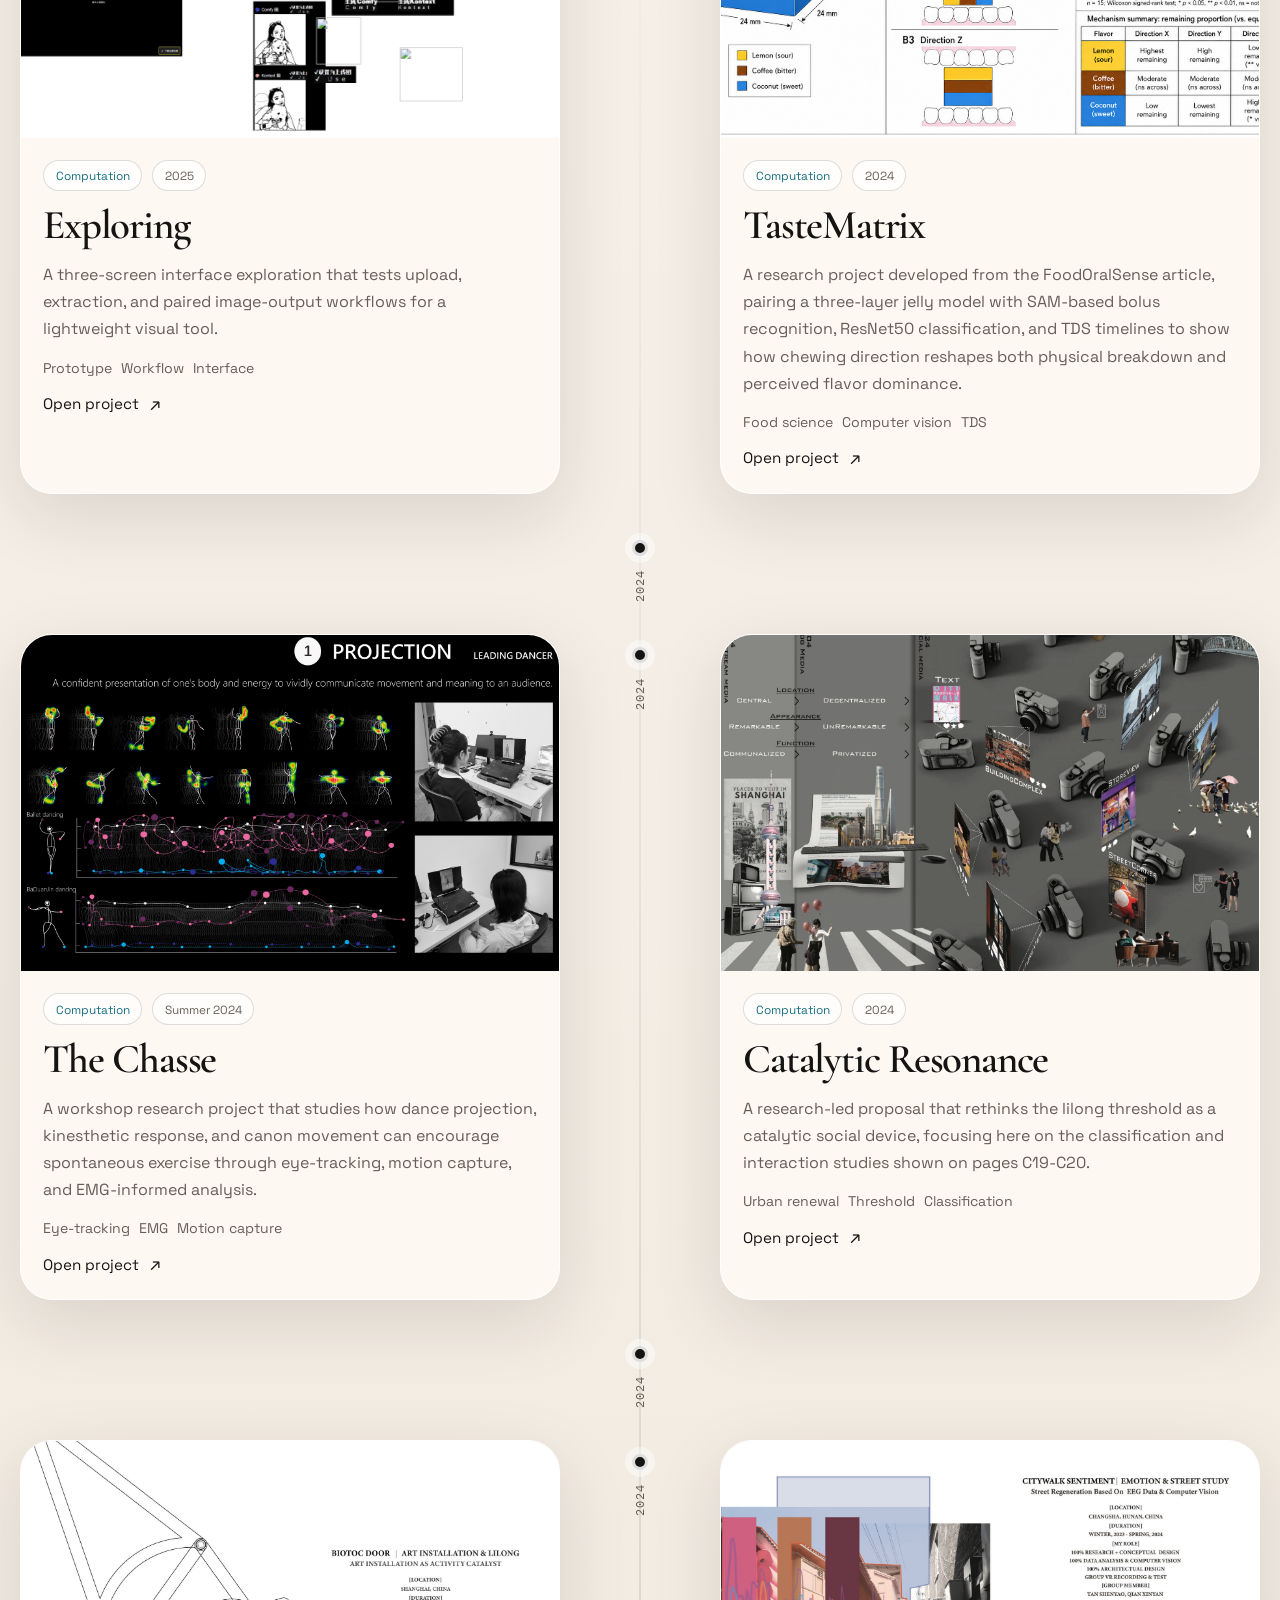
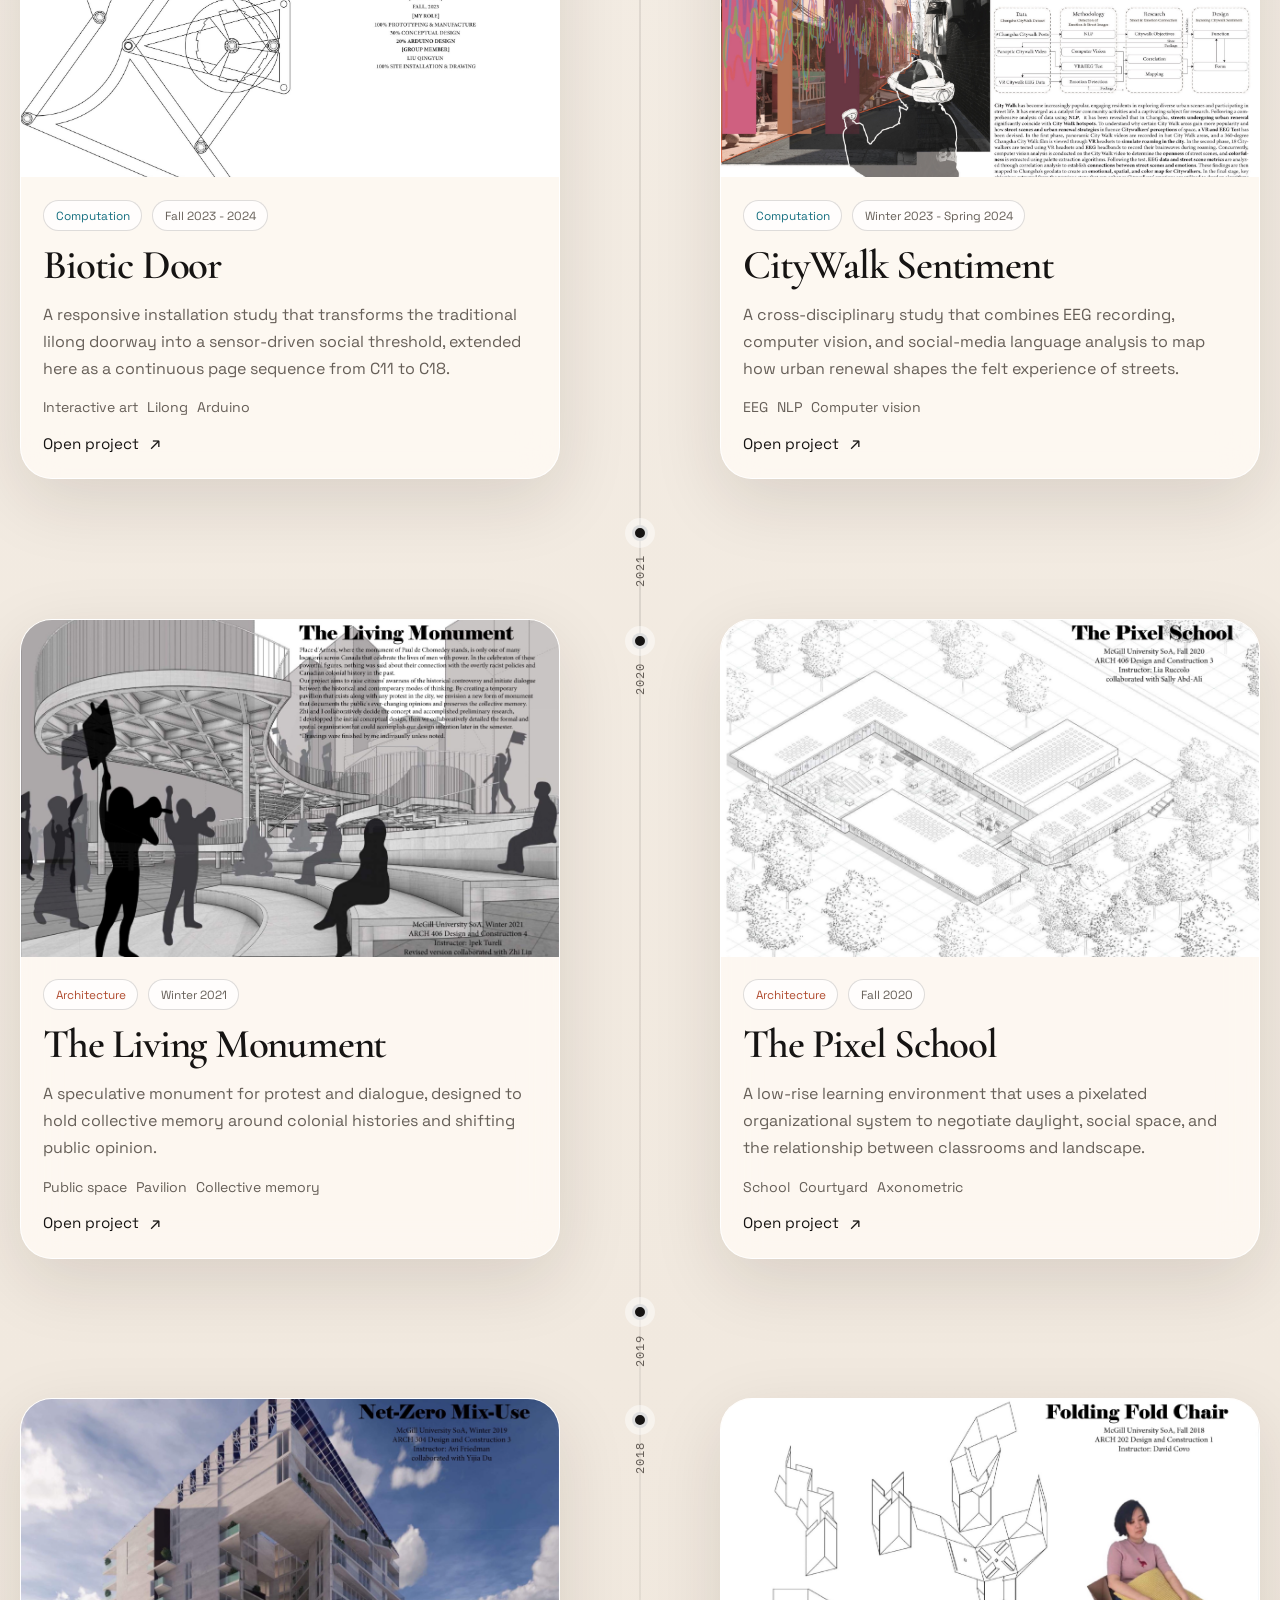
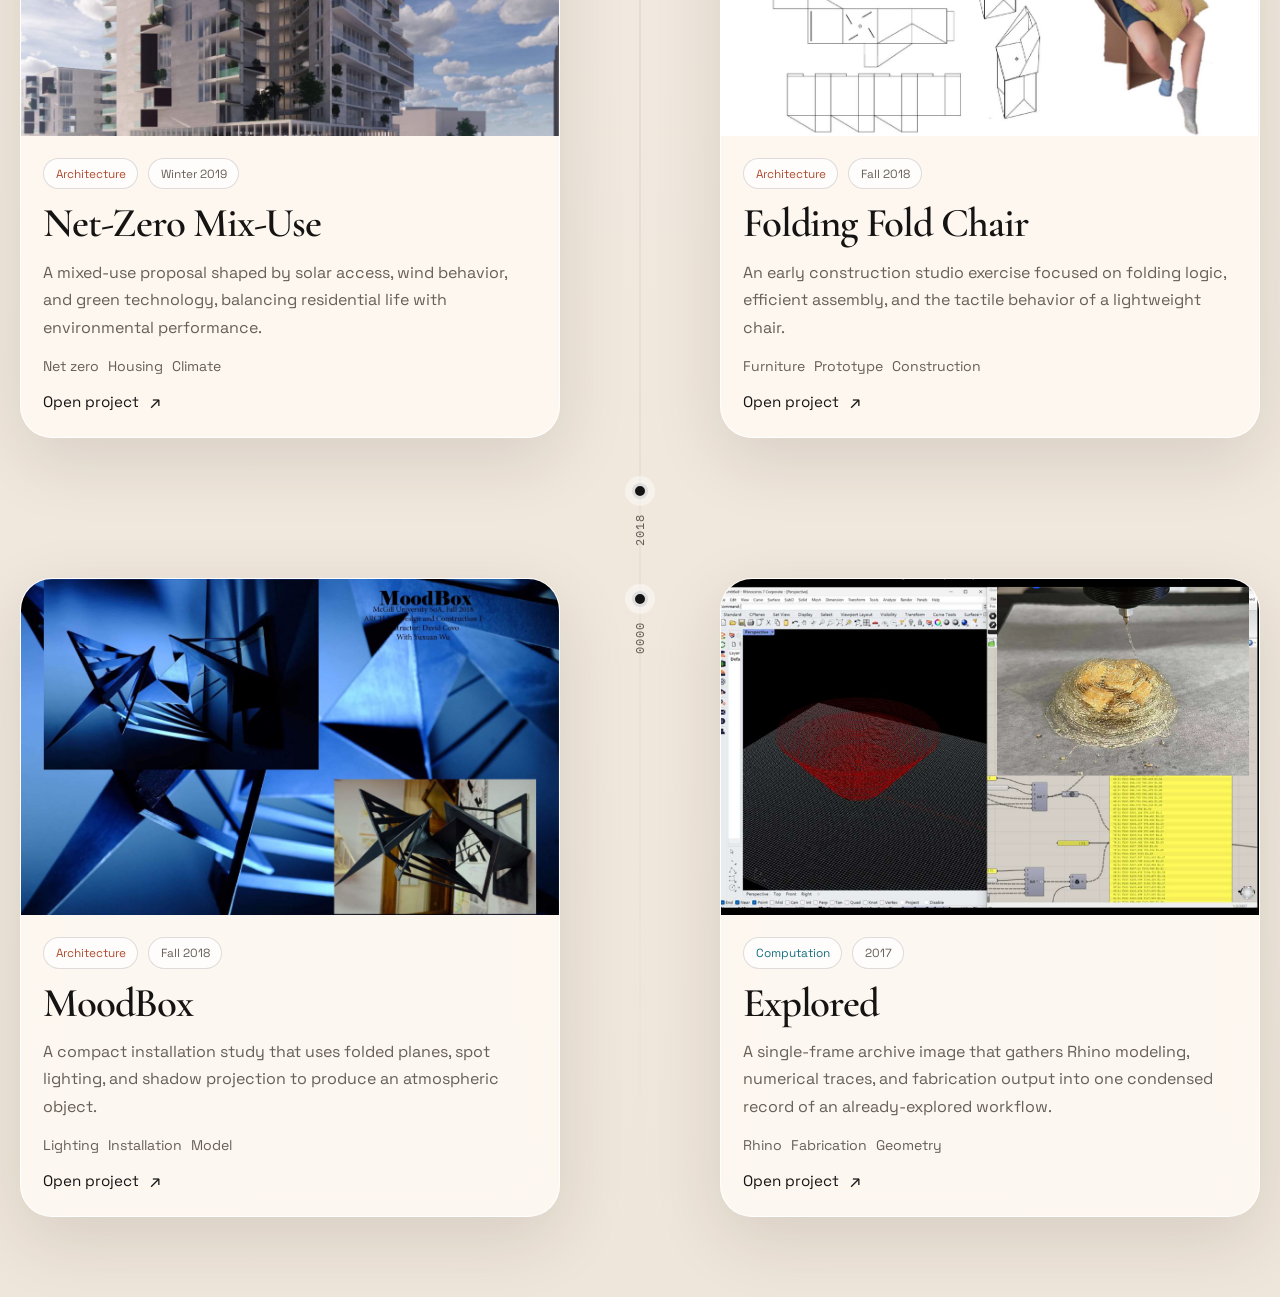
==== commit 22c727a3: "Add TasteMatrix project to portfolio" ====
--- a/index.html
+++ b/index.html
@@ -11,10 +11,10 @@
       name="description"
       content="A timeline portfolio of architecture and computation projects by Qiuyu Zhang."
     />
-    <link rel="stylesheet" href="./styles.css?v=20260428-5" />
-    <script defer src="./data.js?v=20260428-5"></script>
-    <script defer src="./lightbox.js?v=20260428-5"></script>
-    <script defer src="./index.js?v=20260428-5"></script>
+    <link rel="stylesheet" href="./styles.css?v=20260428-6" />
+    <script defer src="./data.js?v=20260428-6"></script>
+    <script defer src="./lightbox.js?v=20260428-6"></script>
+    <script defer src="./index.js?v=20260428-6"></script>
   </head>
   <body class="page page--home" data-page="index" data-root=".">
     <div class="page-glow page-glow--a"></div>
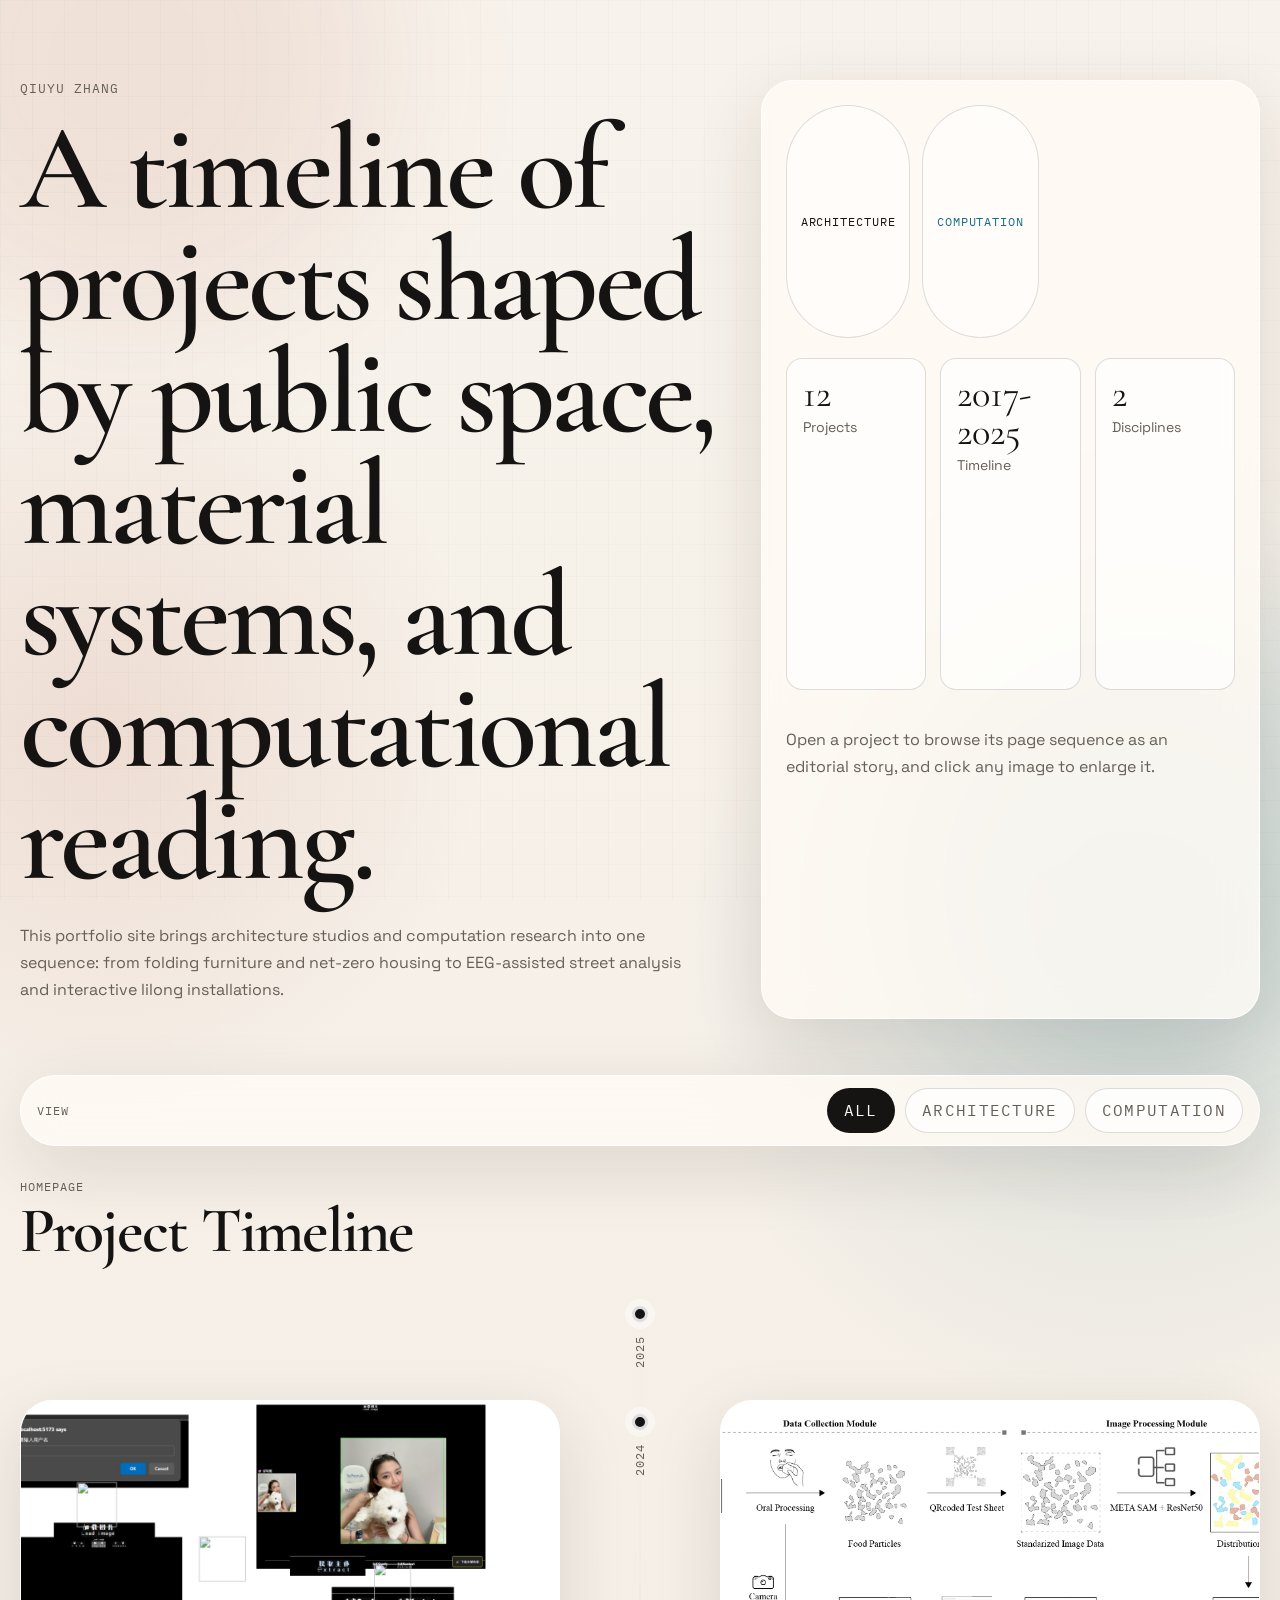
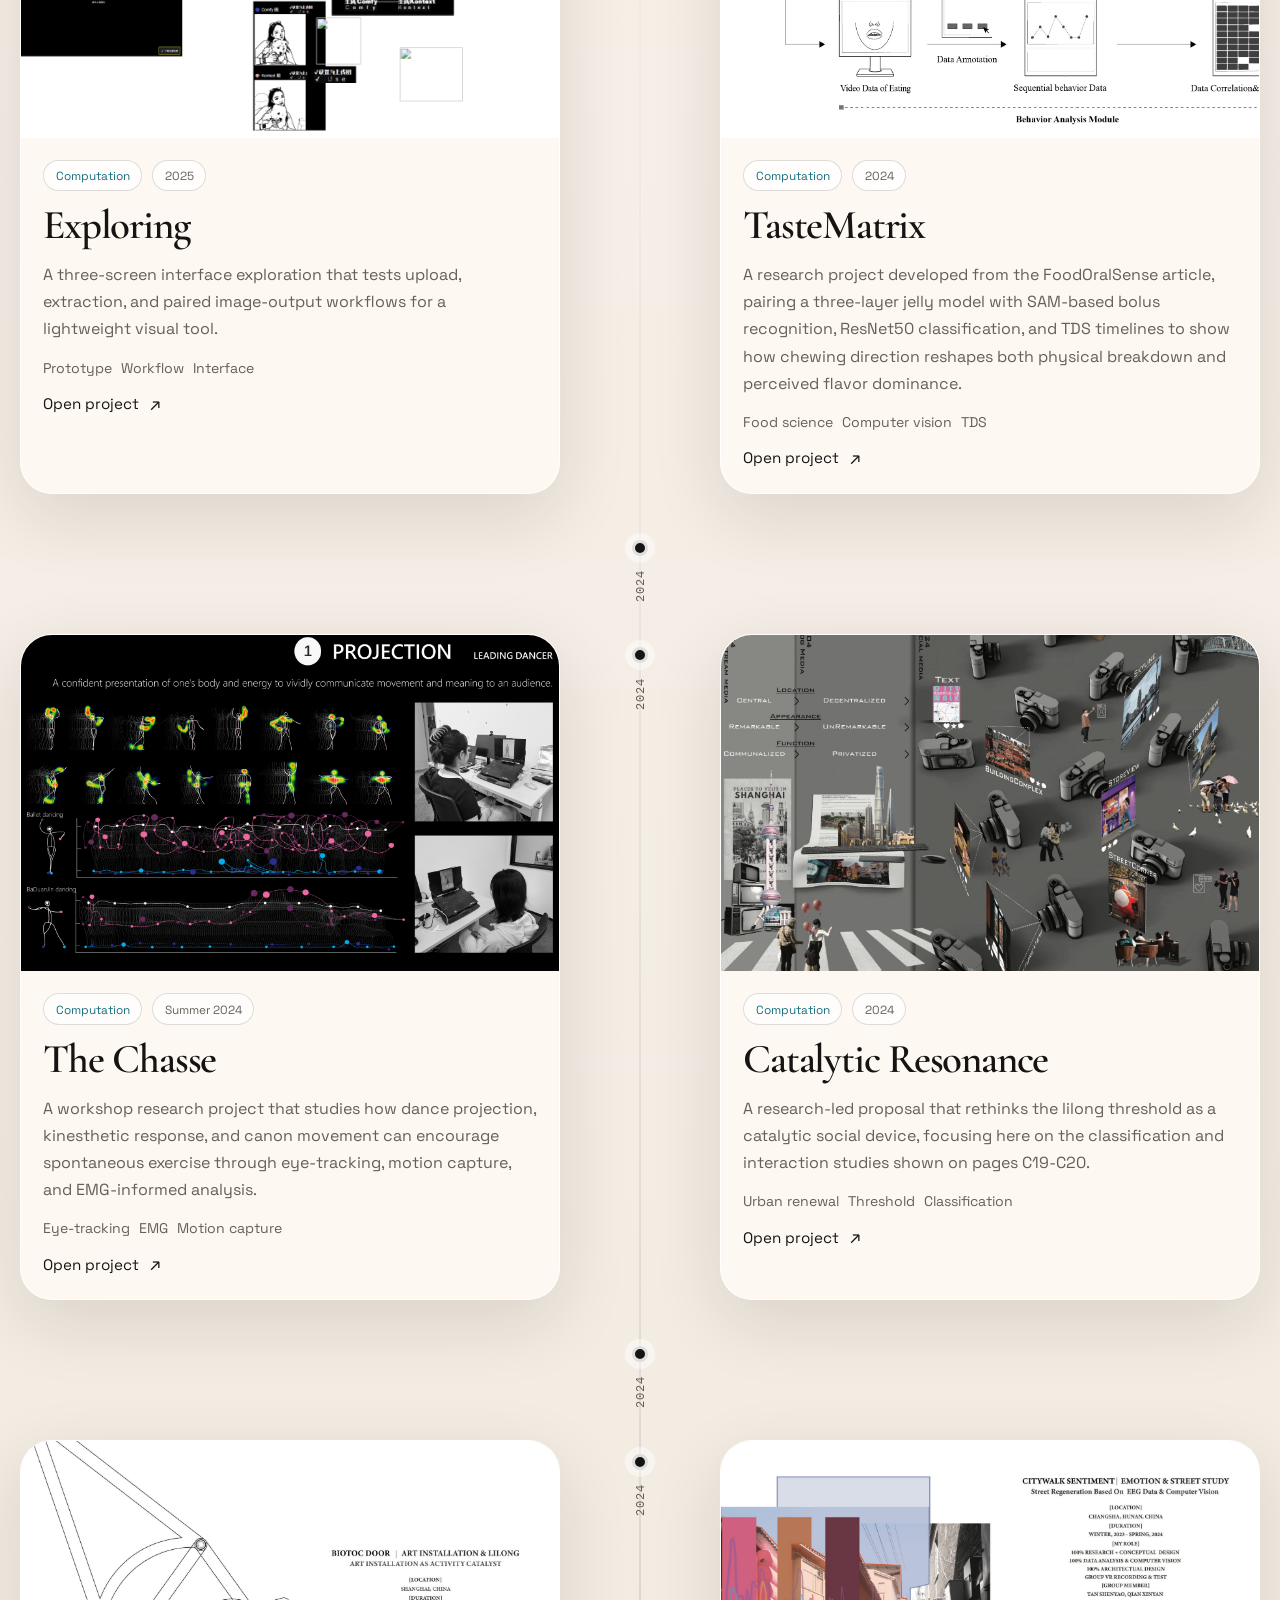
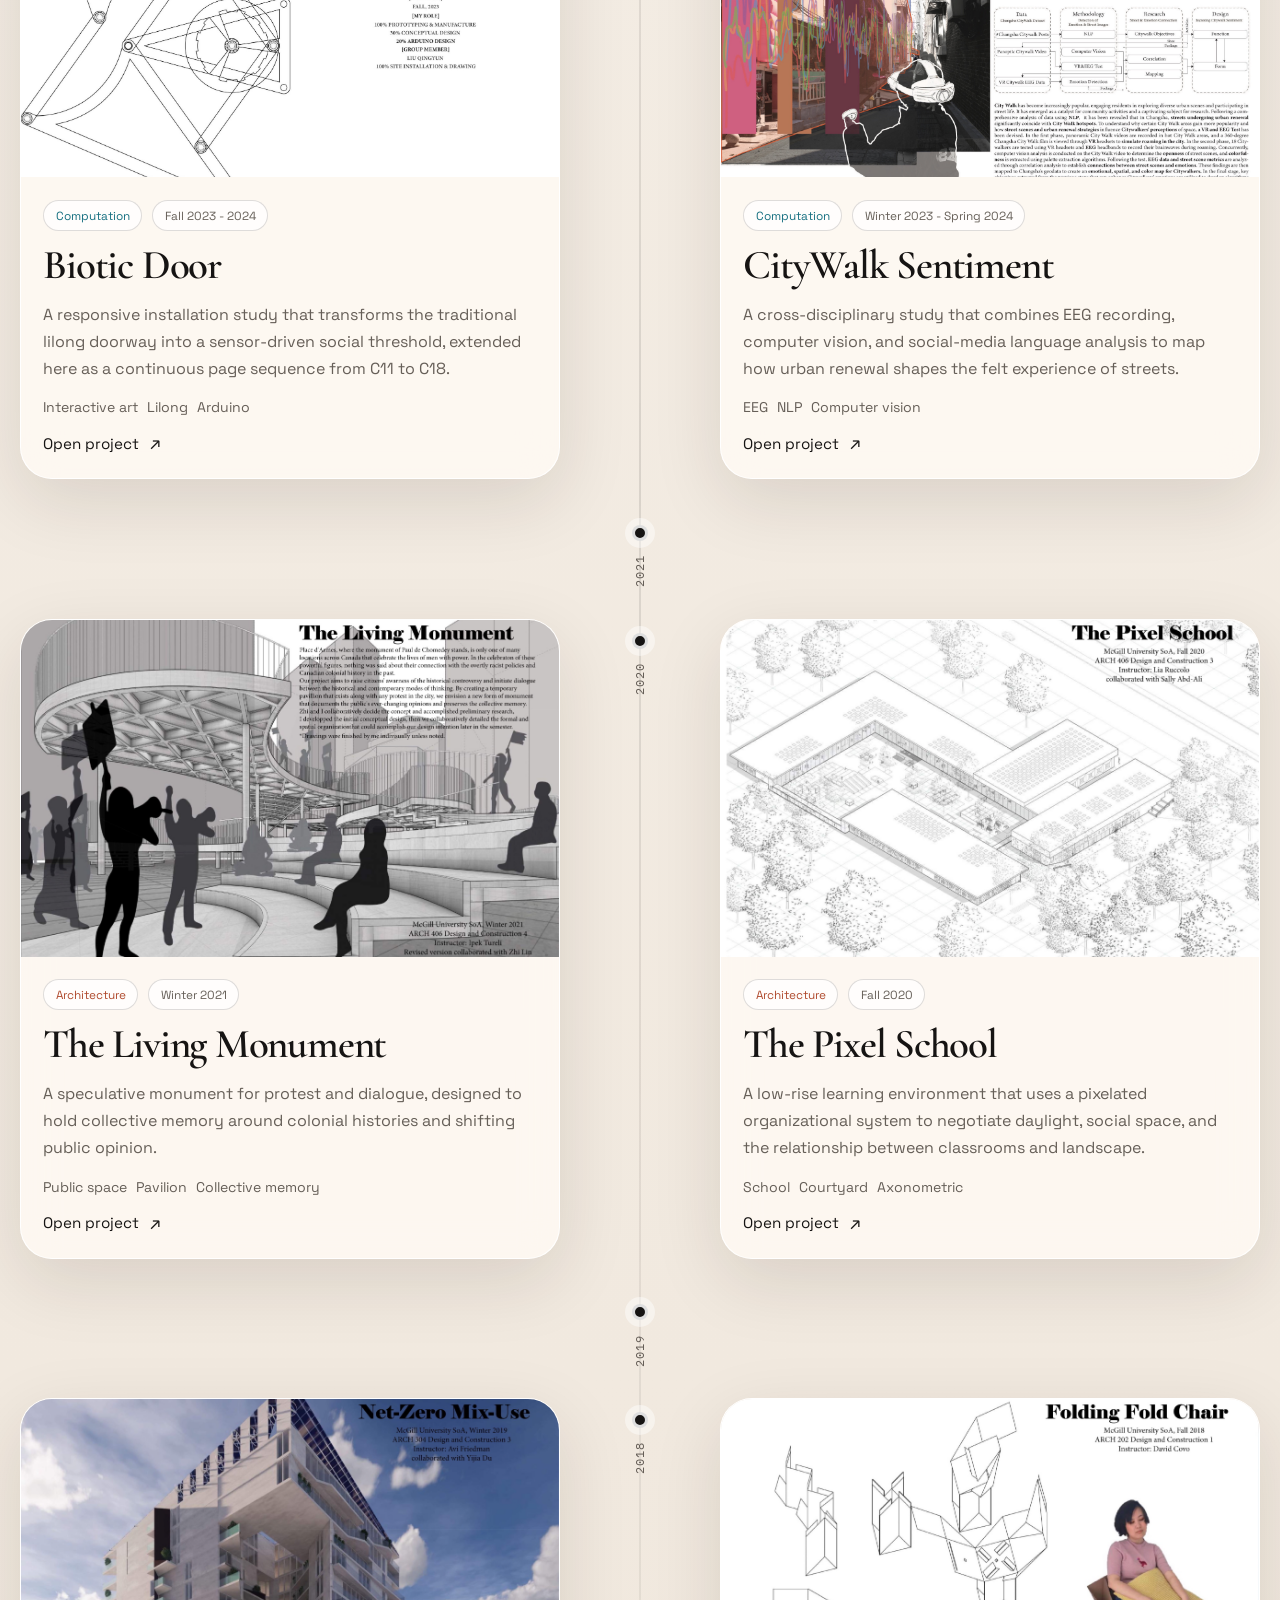
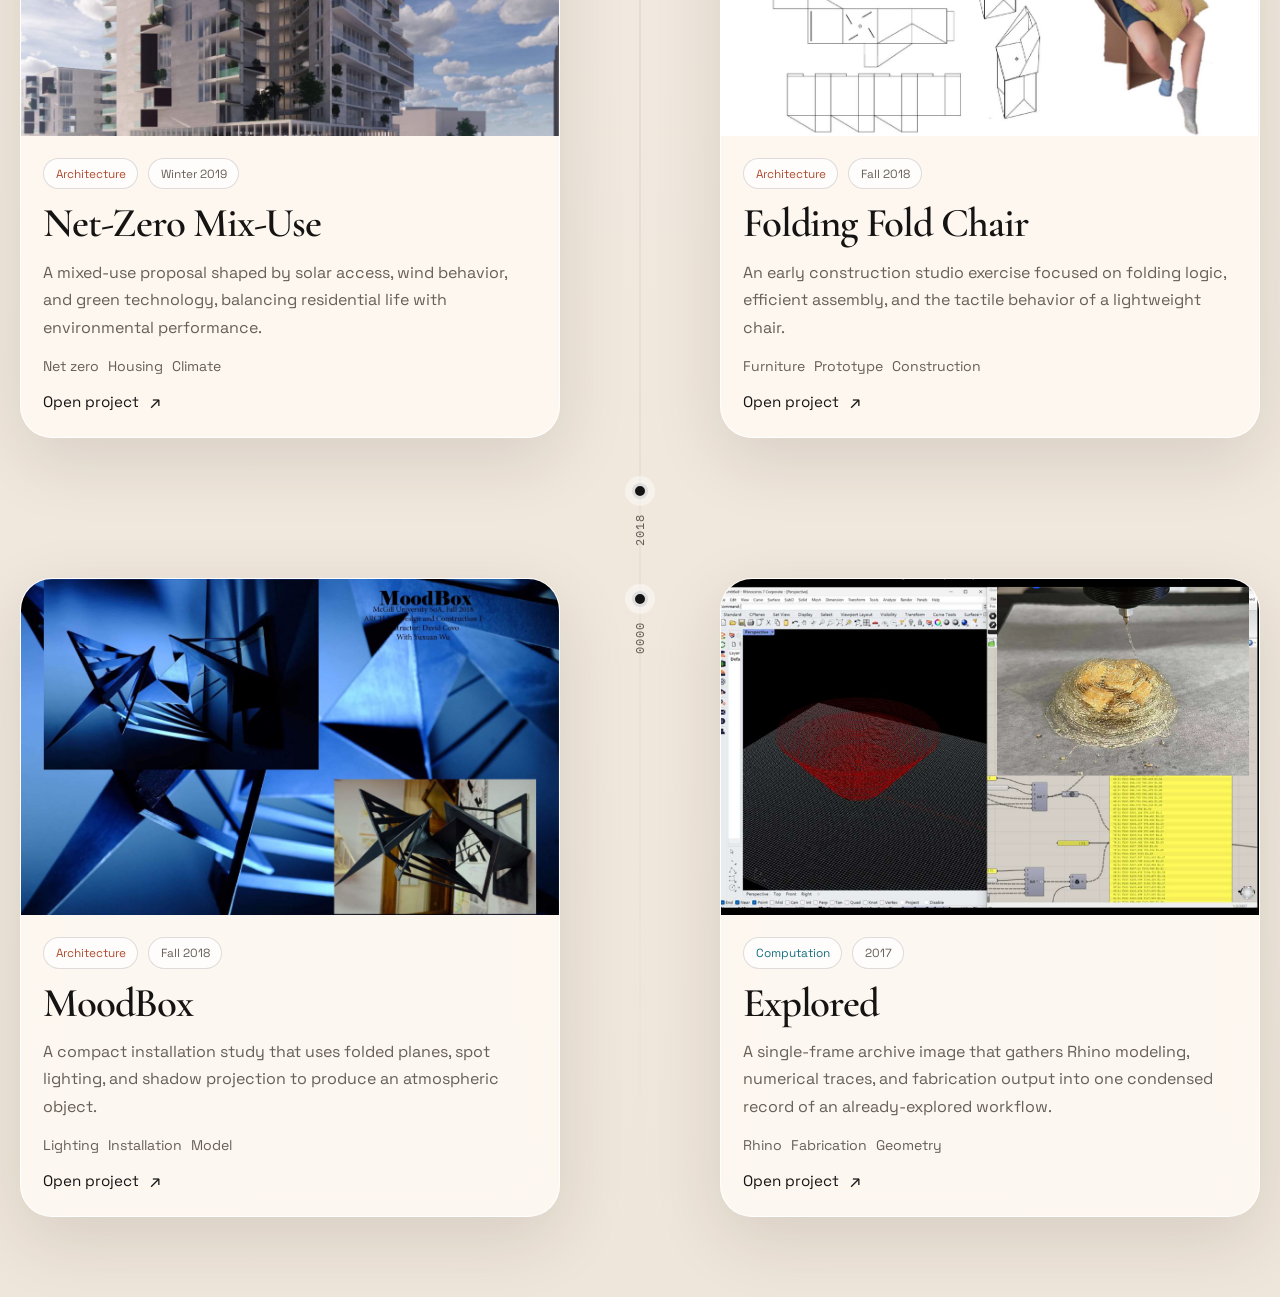
==== commit b1d24c2d: "Refine TasteMatrix results and cover" ====
--- a/index.html
+++ b/index.html
@@ -11,10 +11,10 @@
       name="description"
       content="A timeline portfolio of architecture and computation projects by Qiuyu Zhang."
     />
-    <link rel="stylesheet" href="./styles.css?v=20260428-6" />
-    <script defer src="./data.js?v=20260428-6"></script>
-    <script defer src="./lightbox.js?v=20260428-6"></script>
-    <script defer src="./index.js?v=20260428-6"></script>
+    <link rel="stylesheet" href="./styles.css?v=20260428-7" />
+    <script defer src="./data.js?v=20260428-7"></script>
+    <script defer src="./lightbox.js?v=20260428-7"></script>
+    <script defer src="./index.js?v=20260428-7"></script>
   </head>
   <body class="page page--home" data-page="index" data-root=".">
     <div class="page-glow page-glow--a"></div>
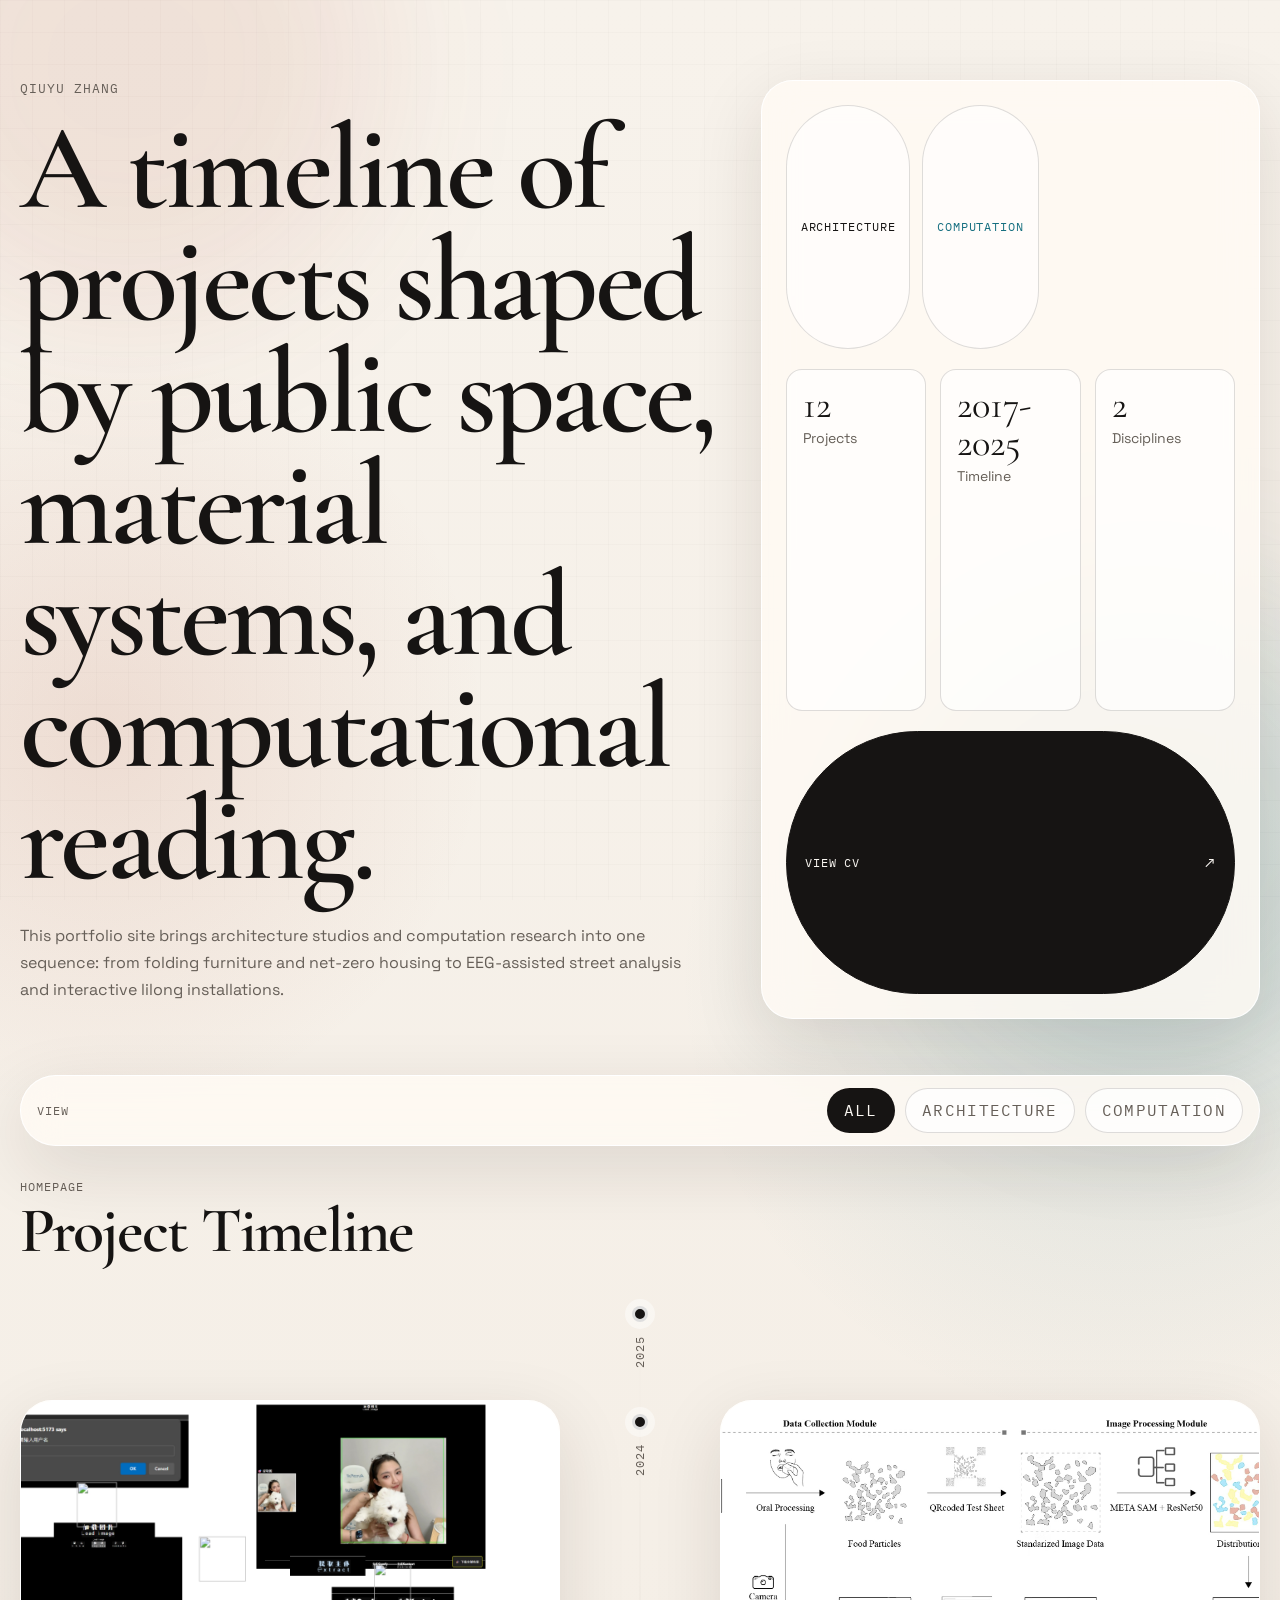
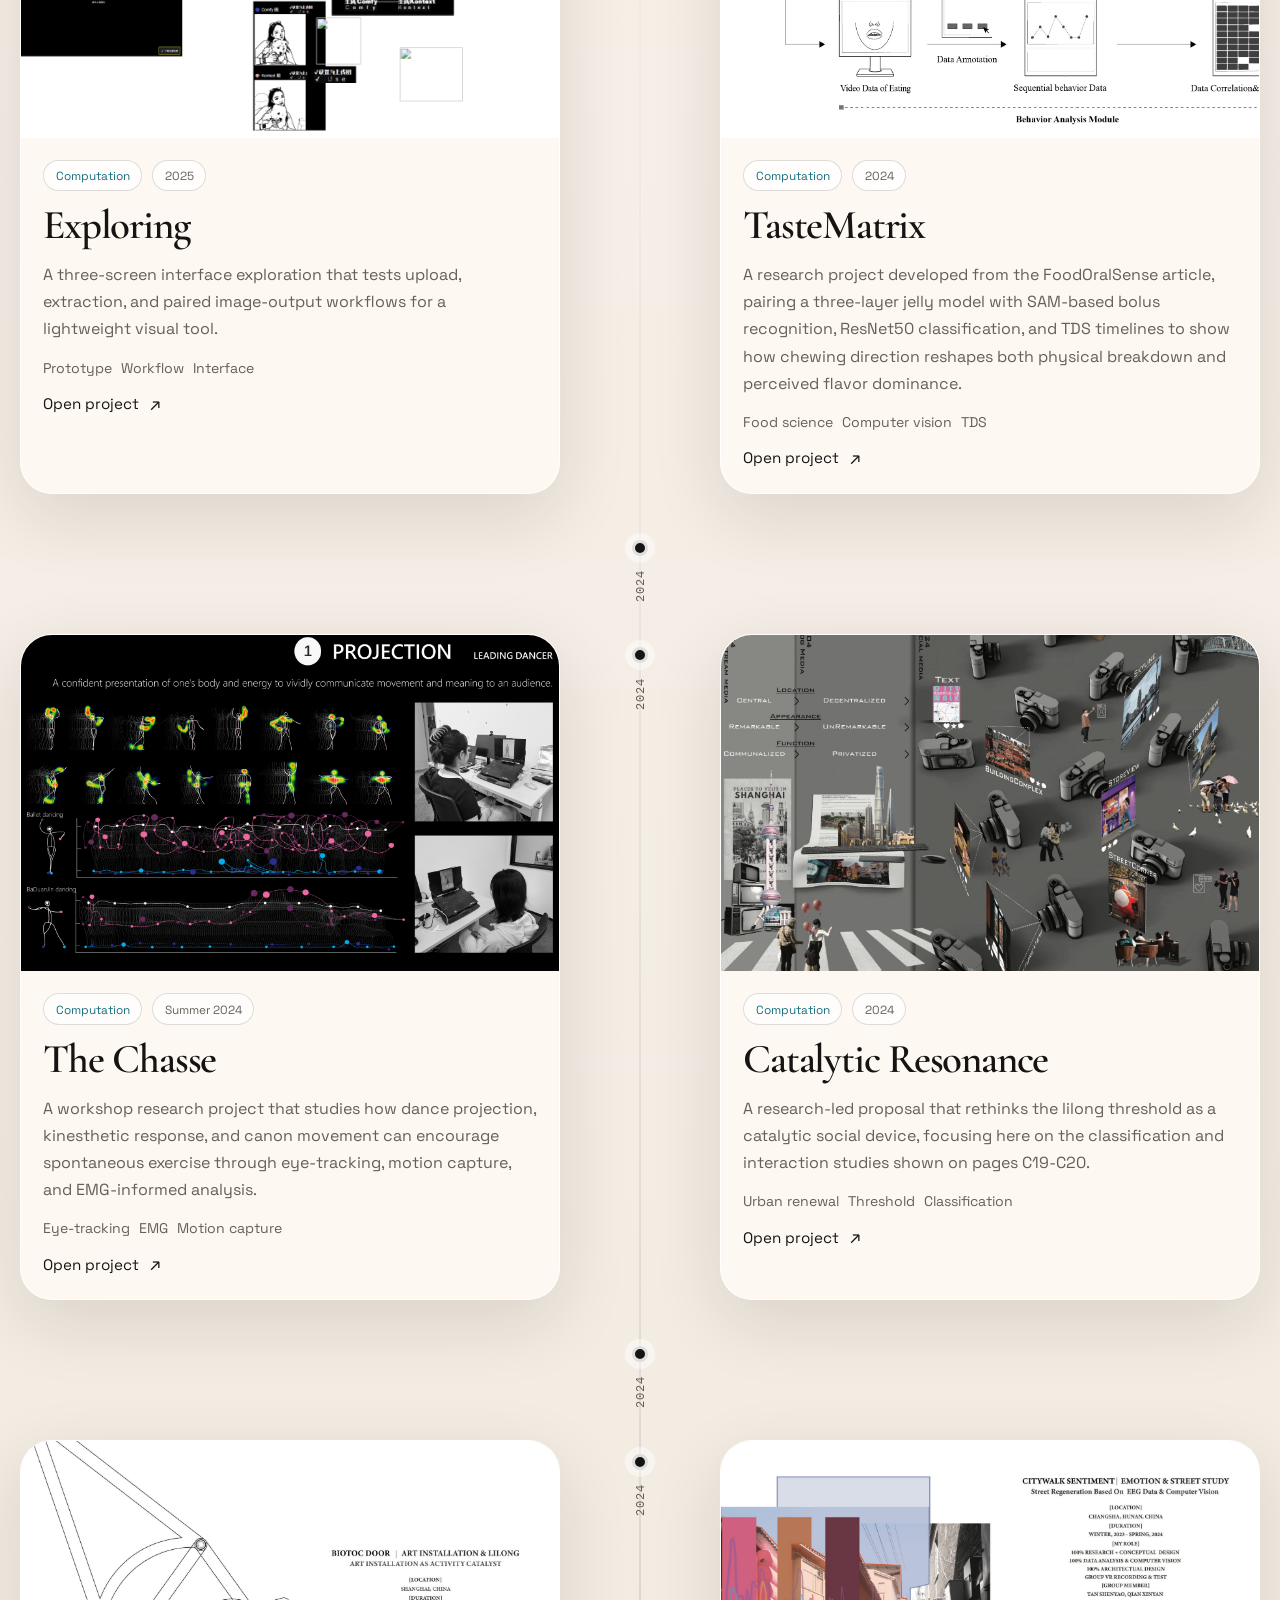
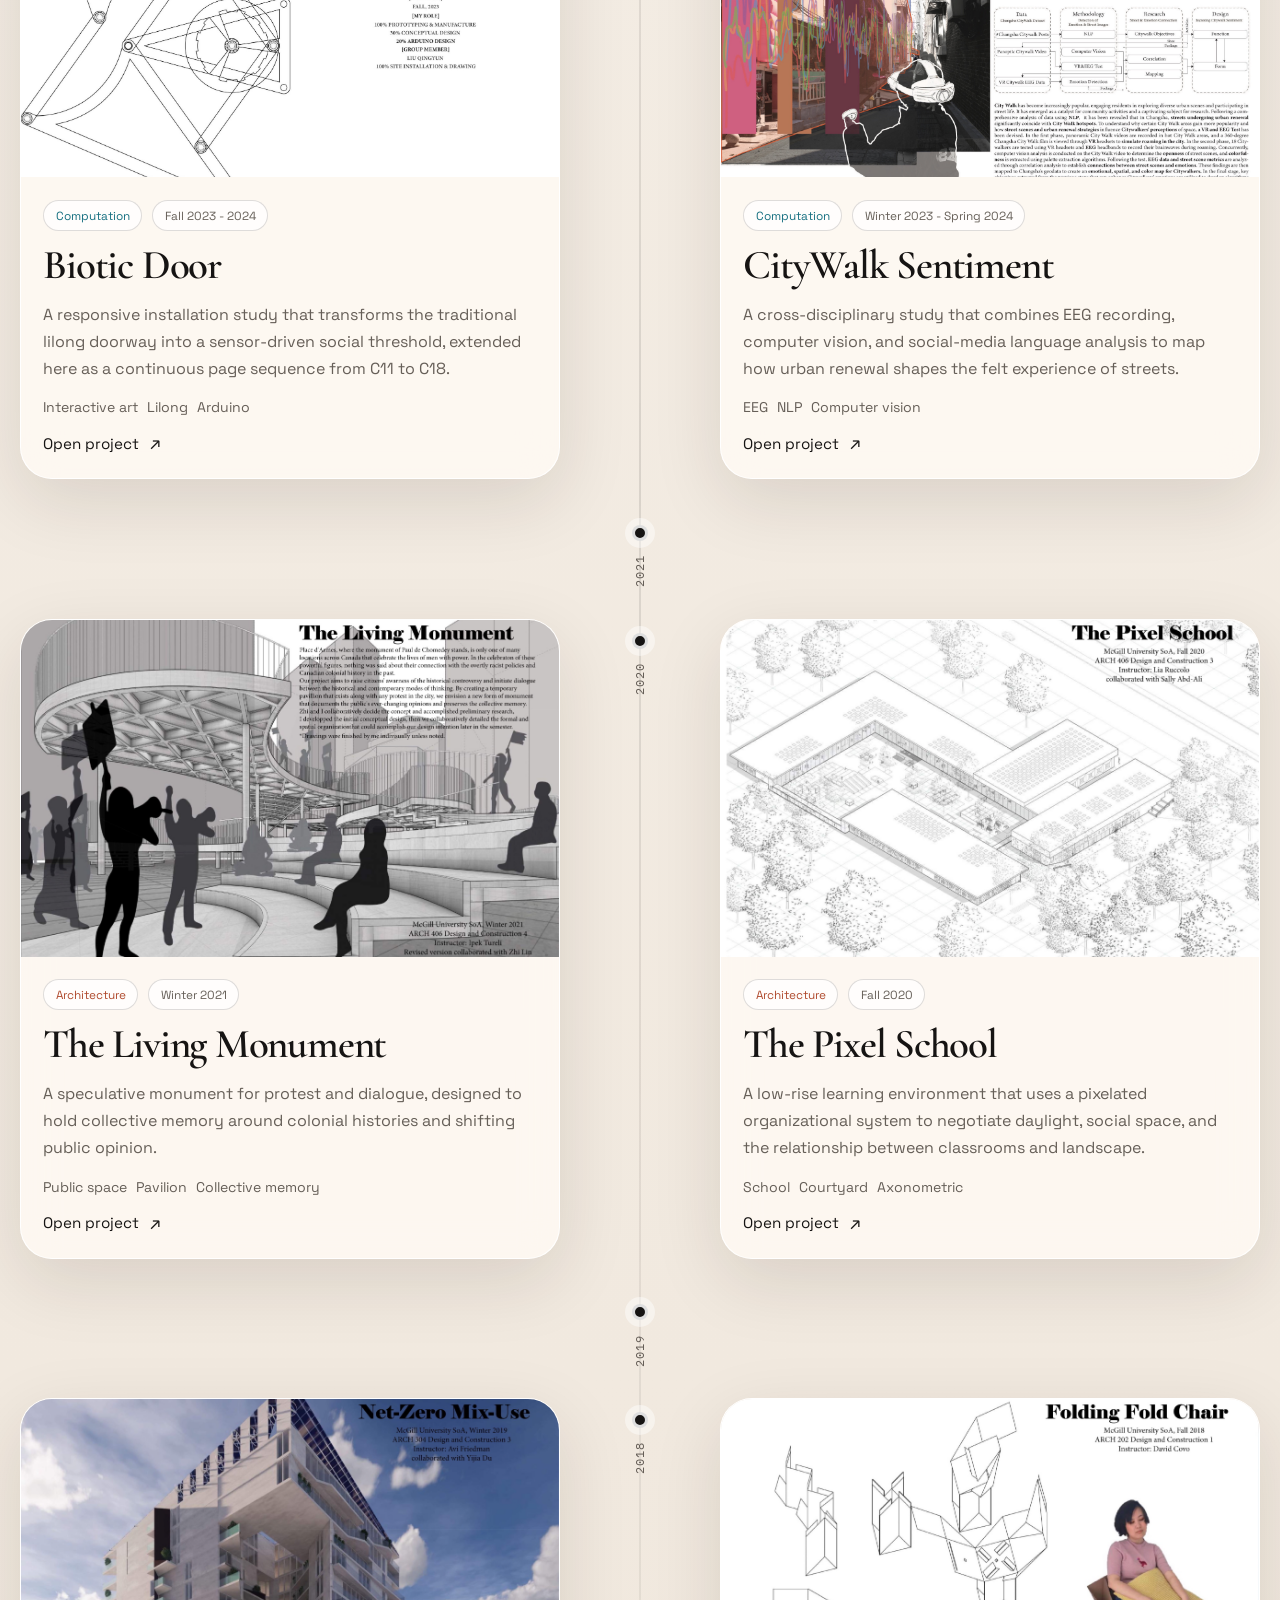
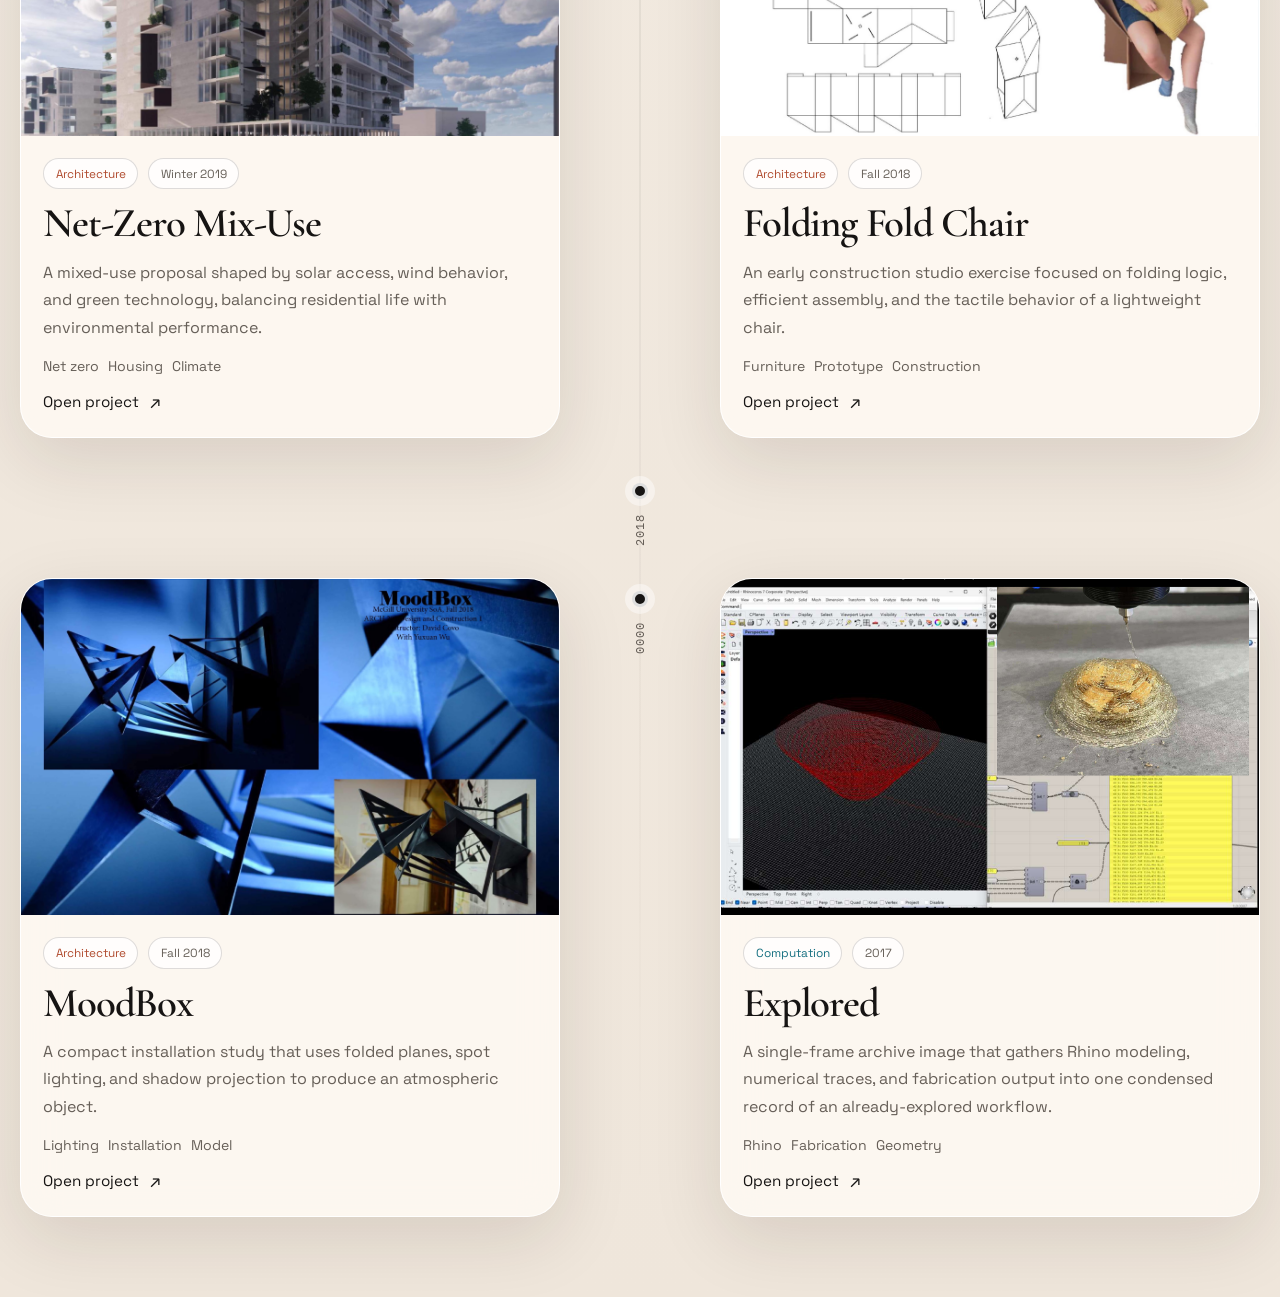
==== commit f81fedca: "Add CV page and homepage link" ====
--- a/index.html
+++ b/index.html
@@ -11,7 +11,7 @@
       name="description"
       content="A timeline portfolio of architecture and computation projects by Qiuyu Zhang."
     />
-    <link rel="stylesheet" href="./styles.css?v=20260428-7" />
+    <link rel="stylesheet" href="./styles.css?v=20260428-8" />
     <script defer src="./data.js?v=20260428-7"></script>
     <script defer src="./lightbox.js?v=20260428-7"></script>
     <script defer src="./index.js?v=20260428-7"></script>
@@ -39,10 +39,7 @@
           <span class="hero-chip hero-chip--alt">Computation</span>
         </div>
         <div class="hero-stats" id="hero-stats"></div>
-        <p class="hero-note">
-          Open a project to browse its page sequence as an editorial story, and click any image to
-          enlarge it.
-        </p>
+        <a class="hero-cta" href="./cv/index.html" aria-label="Open Qiuyu Zhang CV">View CV</a>
       </div>
     </header>
 
--- a/styles.css
+++ b/styles.css
@@ -183,6 +183,36 @@
   flex-wrap: wrap;
 }
 
+.hero-cta {
+  display: inline-flex;
+  align-items: center;
+  justify-content: space-between;
+  gap: 0.8rem;
+  width: 100%;
+  padding: 1rem 1.1rem;
+  border-radius: 999px;
+  border: 1px solid var(--ink);
+  background: var(--ink);
+  color: #faf7f2;
+  font-family: "IBM Plex Mono", monospace;
+  font-size: 0.76rem;
+  letter-spacing: 0.08em;
+  text-transform: uppercase;
+  transition: transform 180ms ease, box-shadow 180ms ease, background-color 180ms ease;
+}
+
+.hero-cta::after {
+  content: "↗";
+  font-size: 1rem;
+}
+
+.hero-cta:hover,
+.hero-cta:focus-visible {
+  transform: translateY(-2px);
+  background: #26211c;
+  box-shadow: 0 16px 40px rgba(38, 28, 18, 0.18);
+}
+
 .hero-chip,
 .detail-chip,
 .nav-chip {
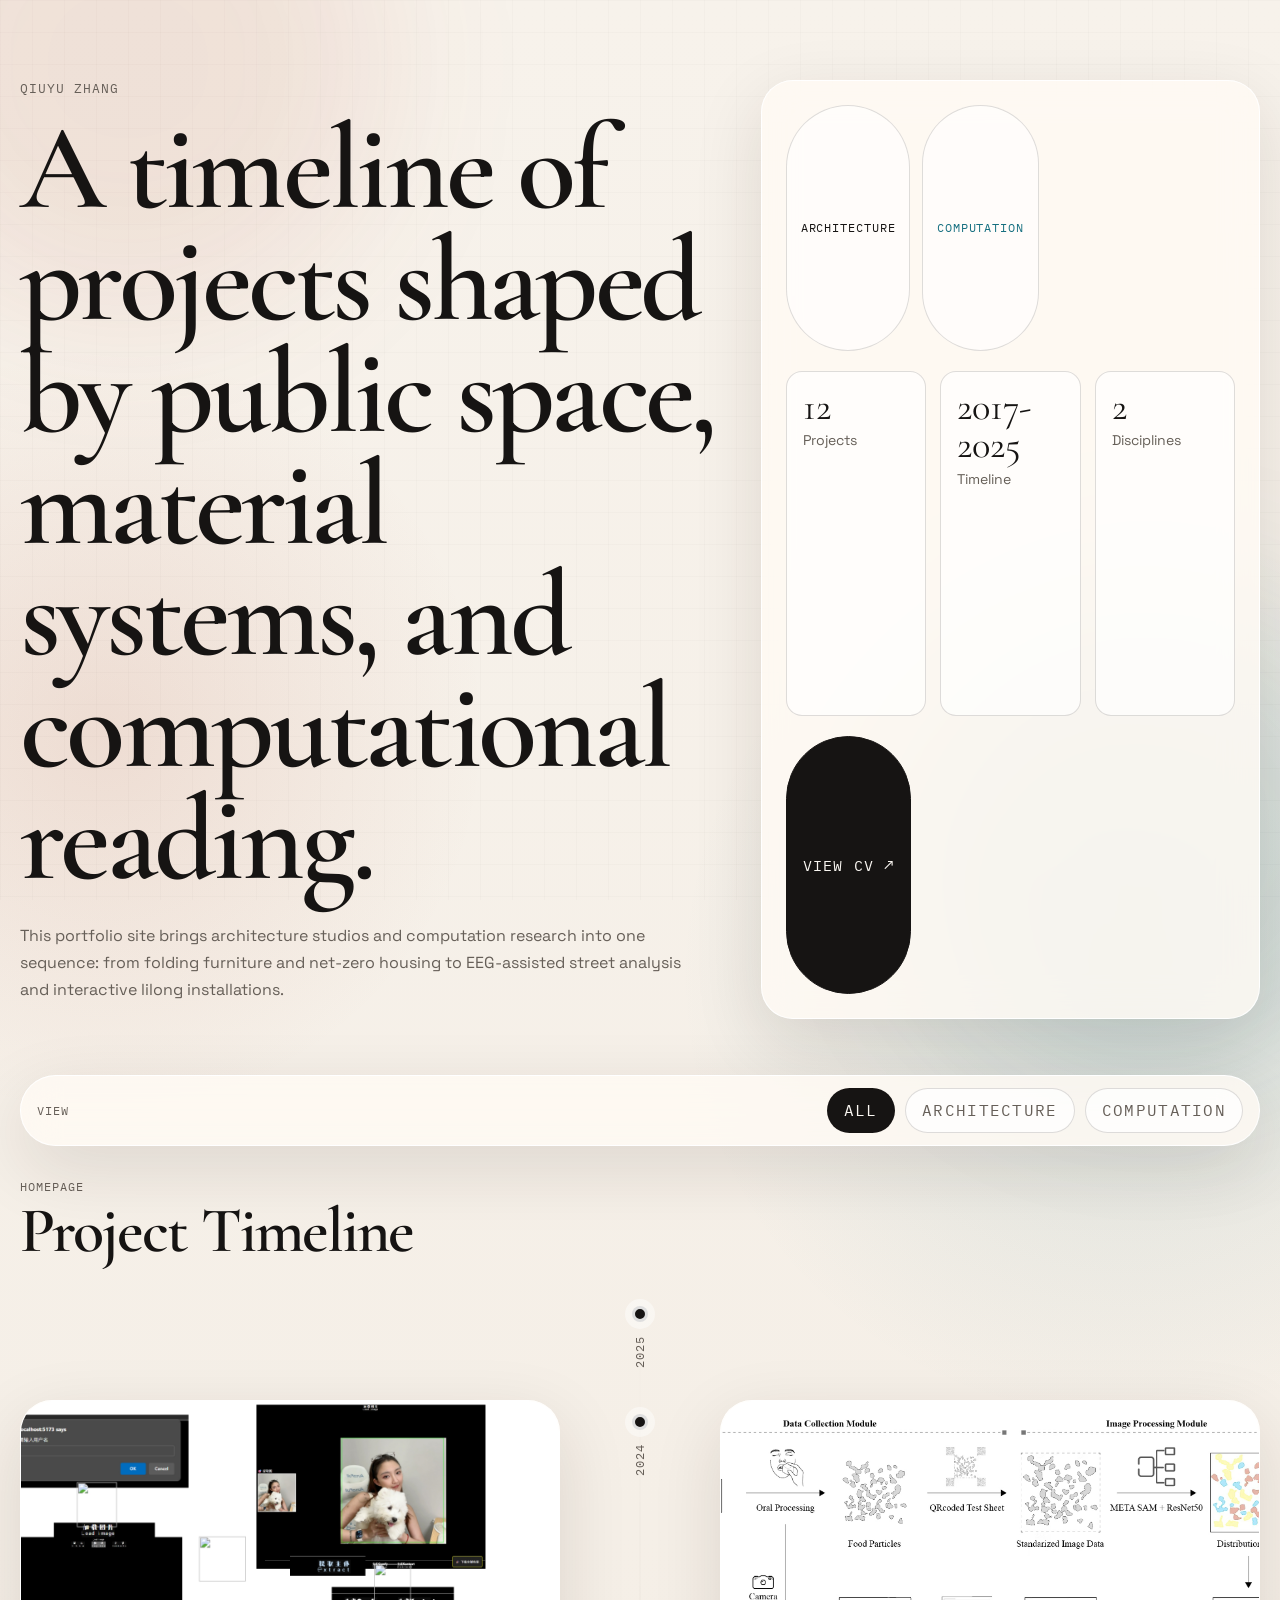
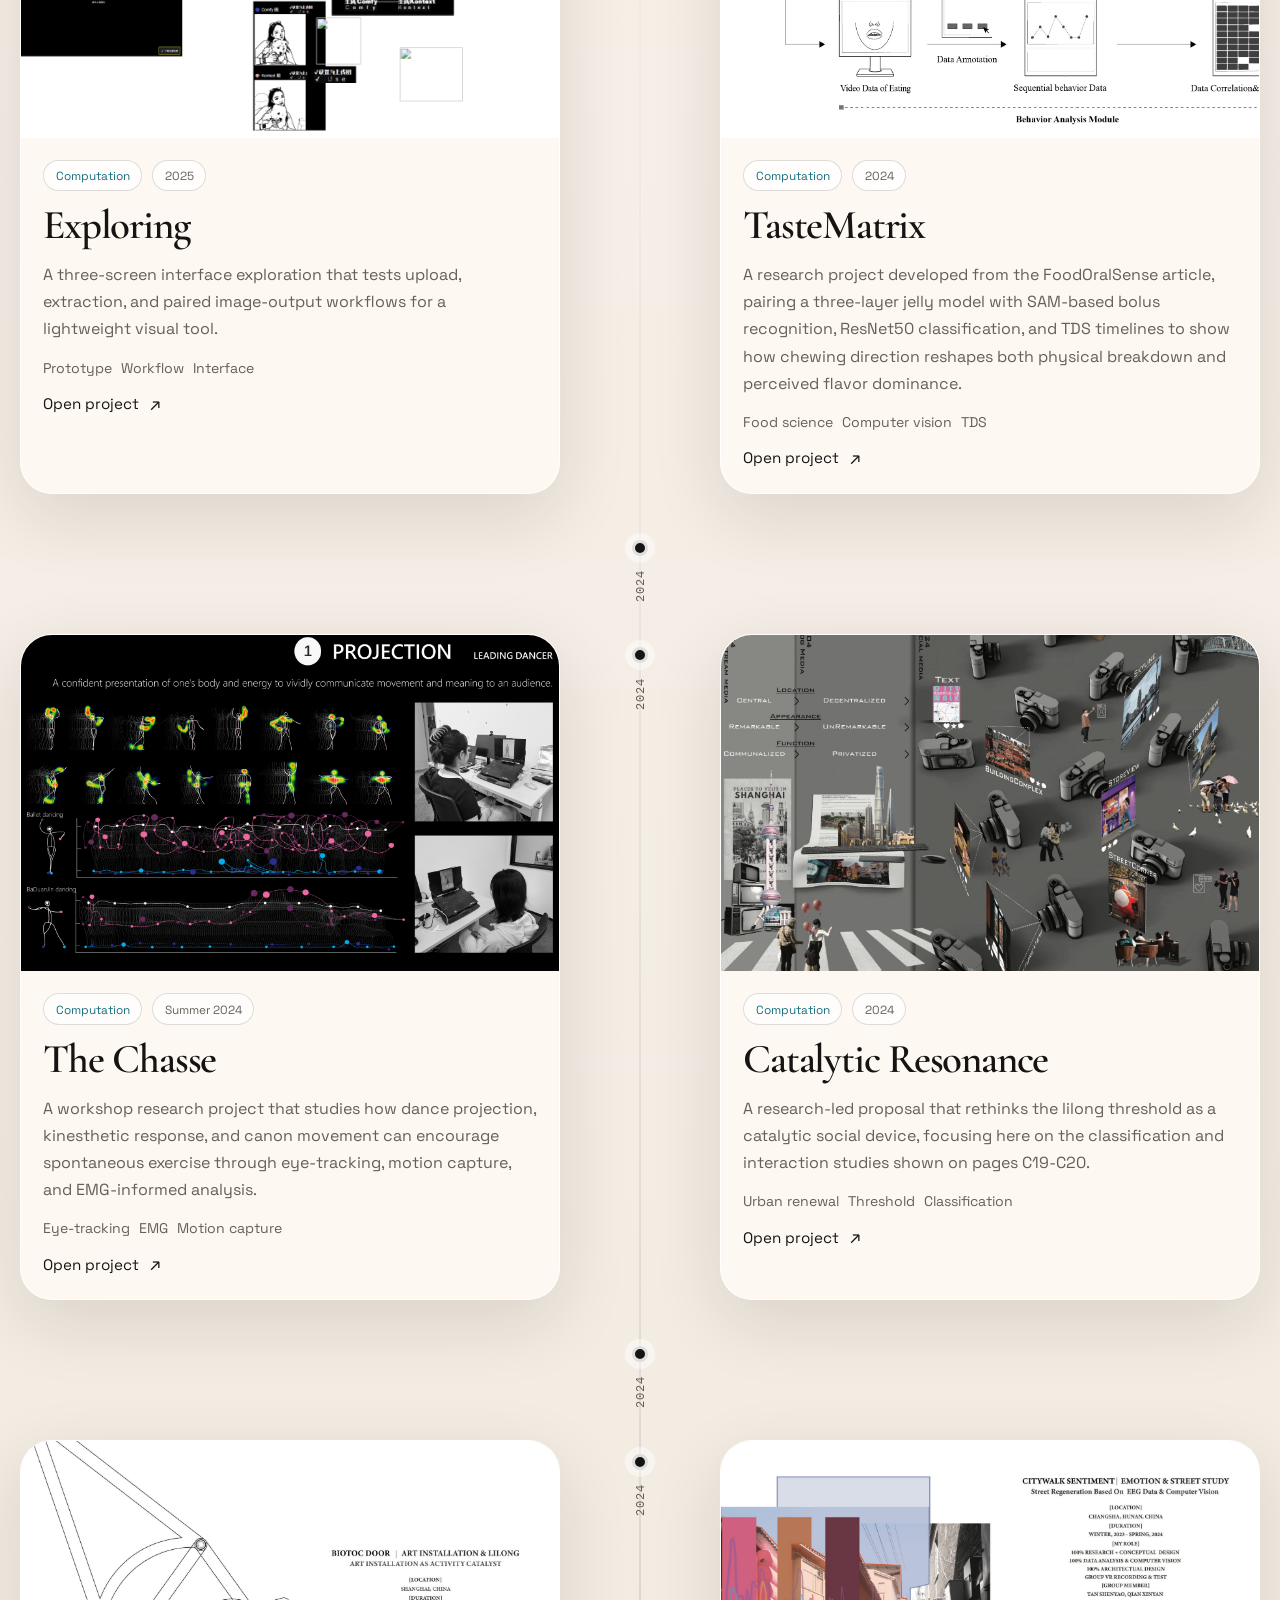
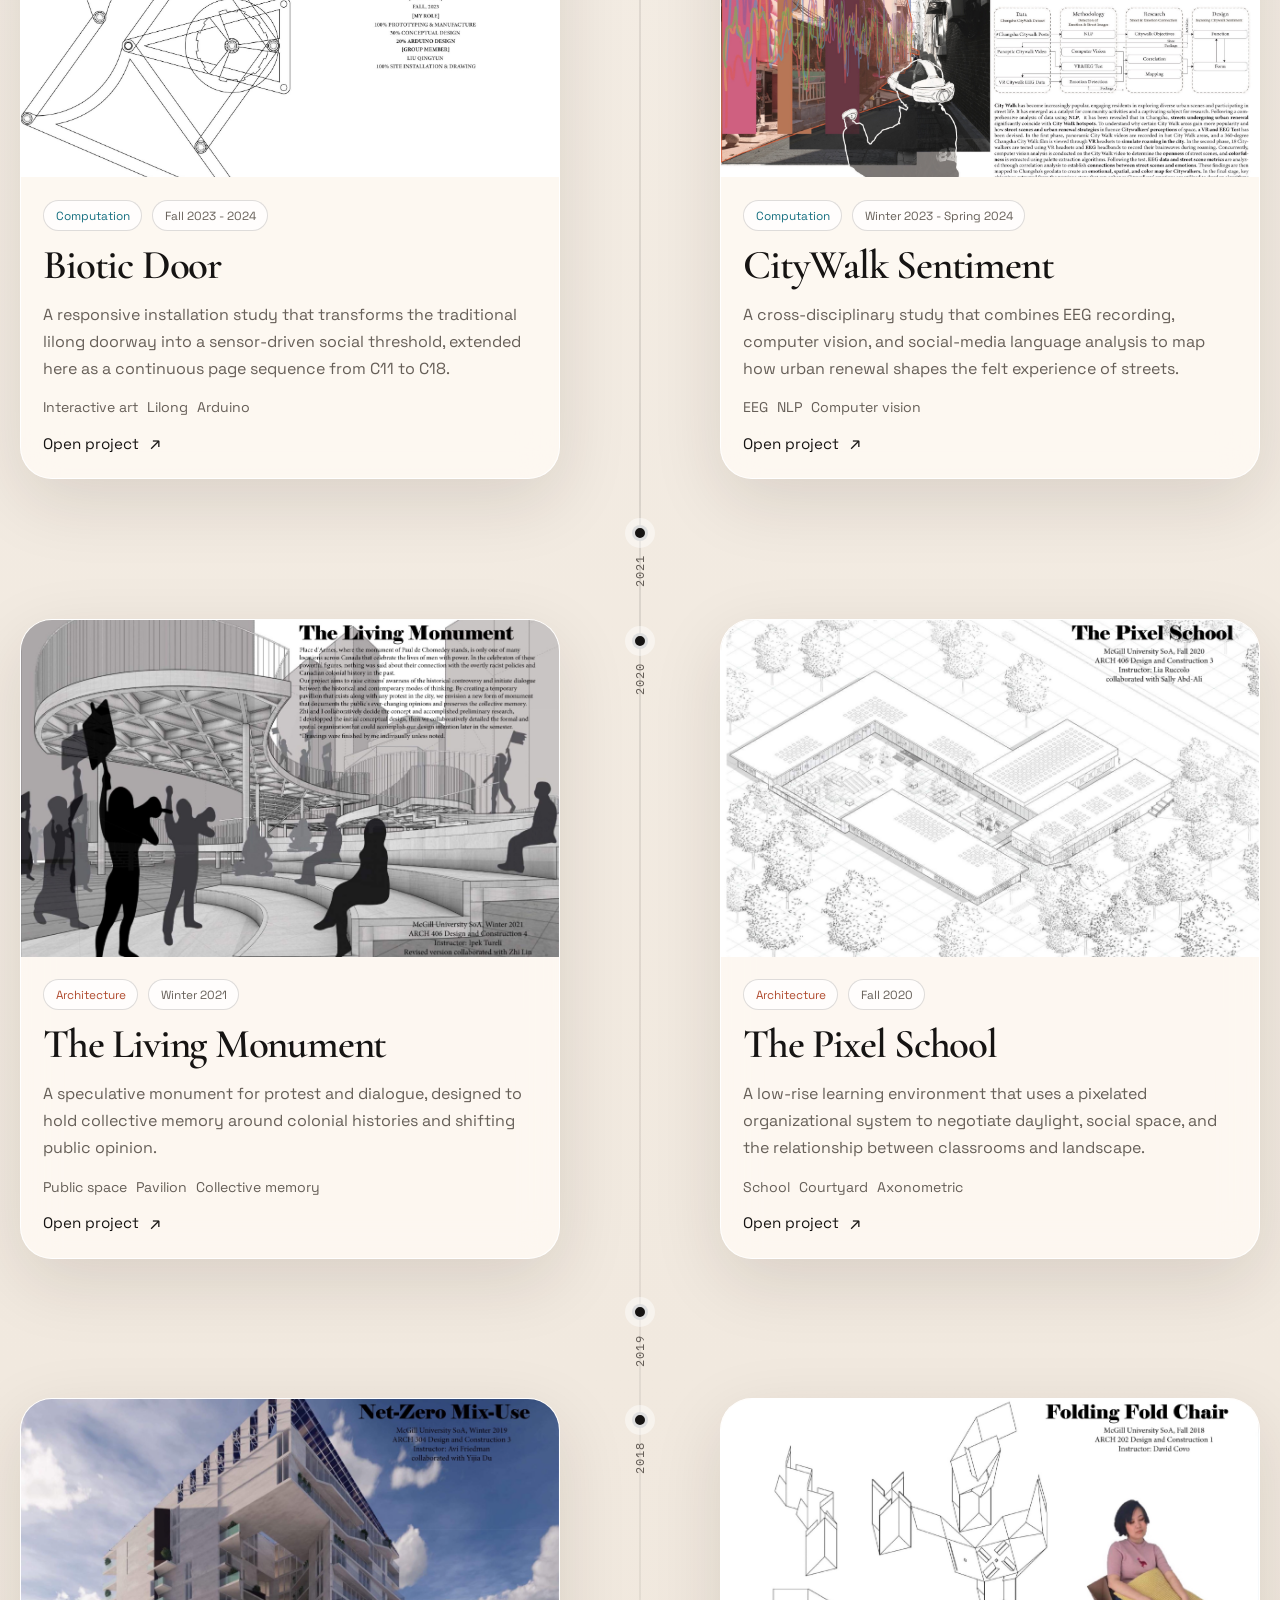
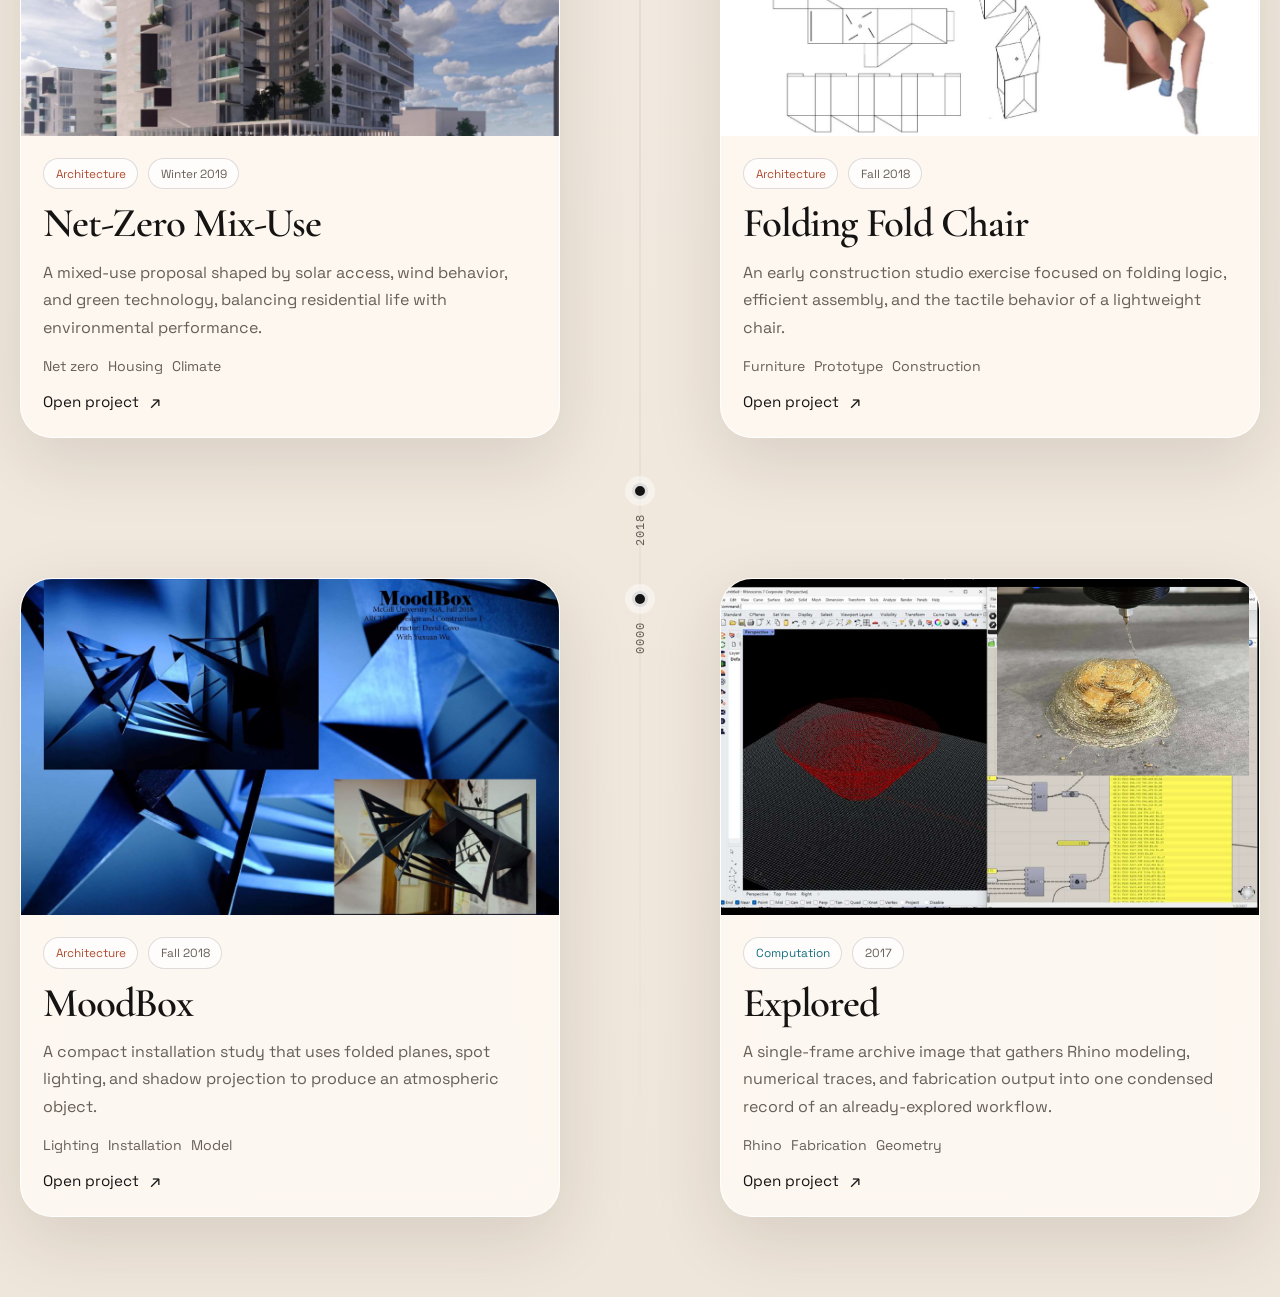
==== commit b2f596d8: "Refine homepage CV button styling" ====
--- a/index.html
+++ b/index.html
@@ -11,7 +11,7 @@
       name="description"
       content="A timeline portfolio of architecture and computation projects by Qiuyu Zhang."
     />
-    <link rel="stylesheet" href="./styles.css?v=20260428-8" />
+    <link rel="stylesheet" href="./styles.css?v=20260428-9" />
     <script defer src="./data.js?v=20260428-7"></script>
     <script defer src="./lightbox.js?v=20260428-7"></script>
     <script defer src="./index.js?v=20260428-7"></script>
--- a/styles.css
+++ b/styles.css
@@ -186,16 +186,18 @@
 .hero-cta {
   display: inline-flex;
   align-items: center;
-  justify-content: space-between;
-  gap: 0.8rem;
-  width: 100%;
-  padding: 1rem 1.1rem;
+  justify-content: center;
+  justify-self: start;
+  gap: 0.6rem;
+  width: fit-content;
+  max-width: 100%;
+  padding: 0.78rem 0.98rem;
   border-radius: 999px;
   border: 1px solid var(--ink);
   background: var(--ink);
   color: #faf7f2;
   font-family: "IBM Plex Mono", monospace;
-  font-size: 0.76rem;
+  font-size: 0.92rem;
   letter-spacing: 0.08em;
   text-transform: uppercase;
   transition: transform 180ms ease, box-shadow 180ms ease, background-color 180ms ease;
